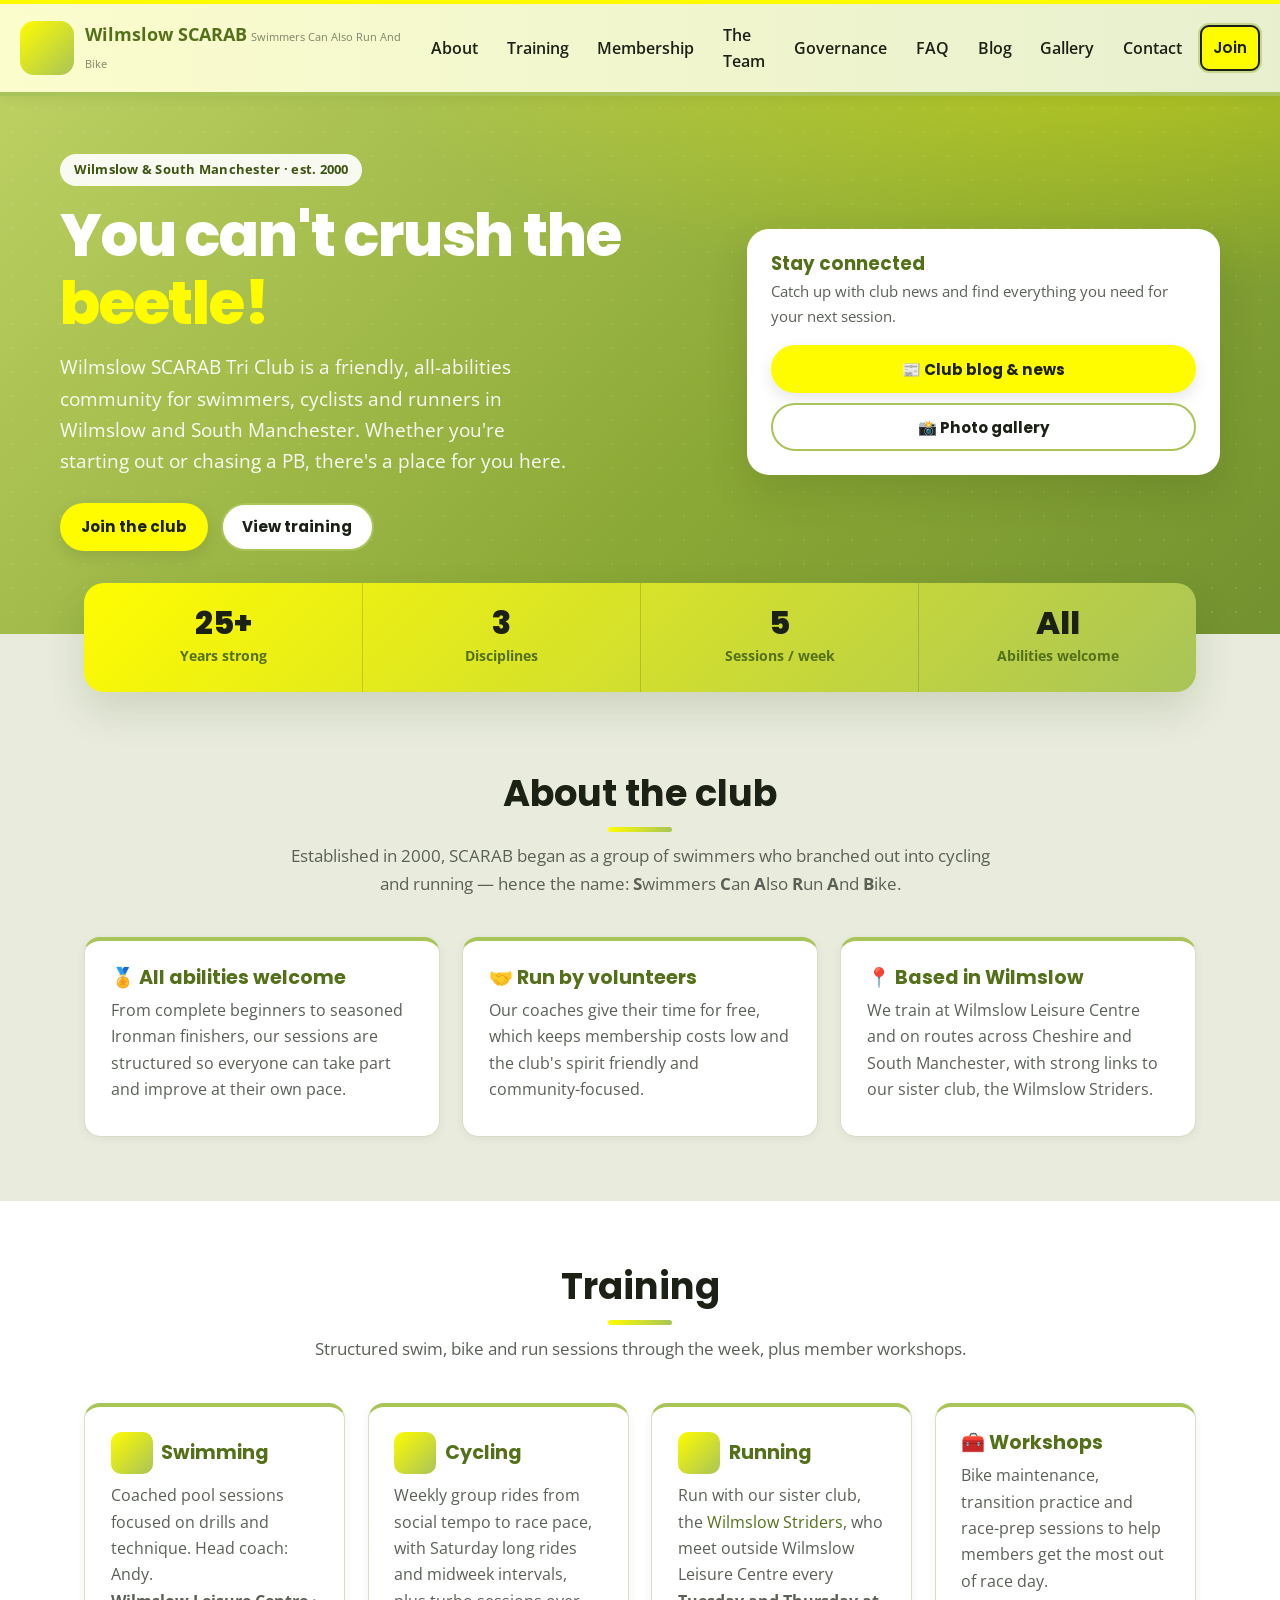
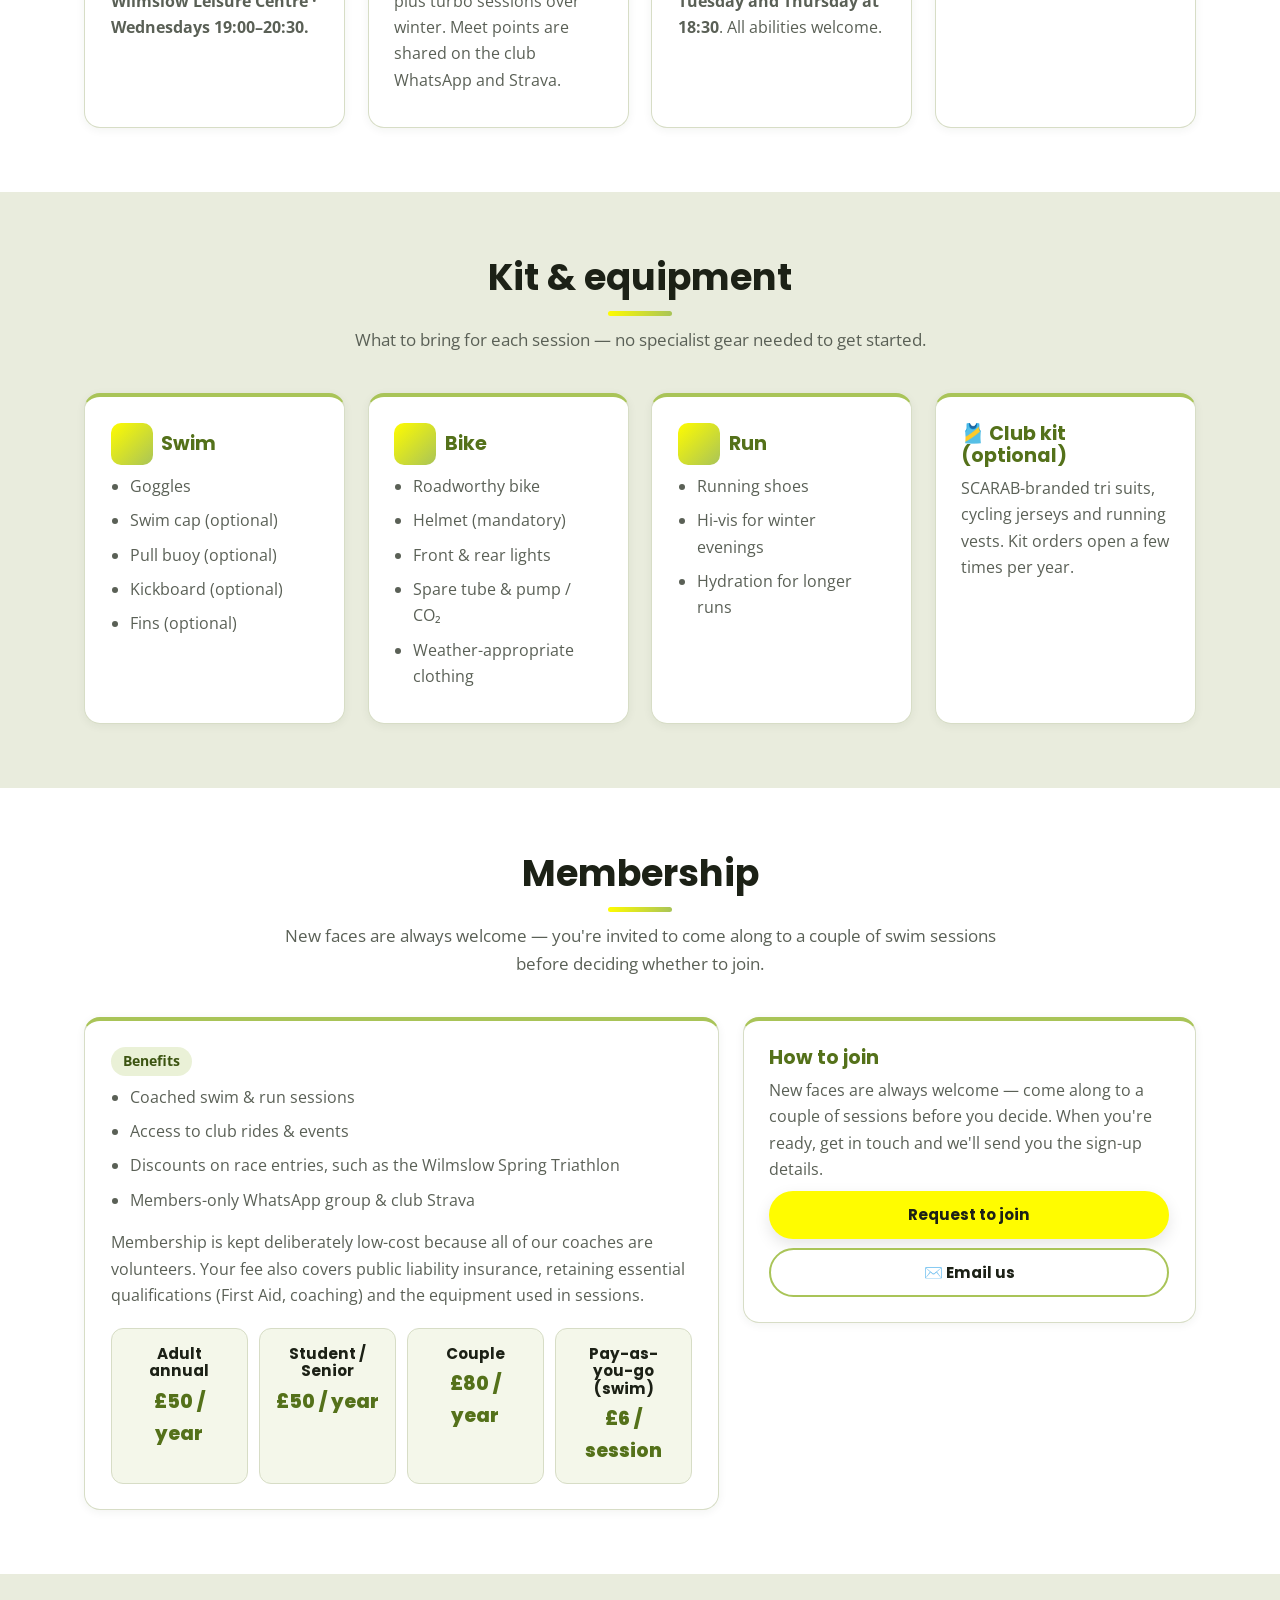
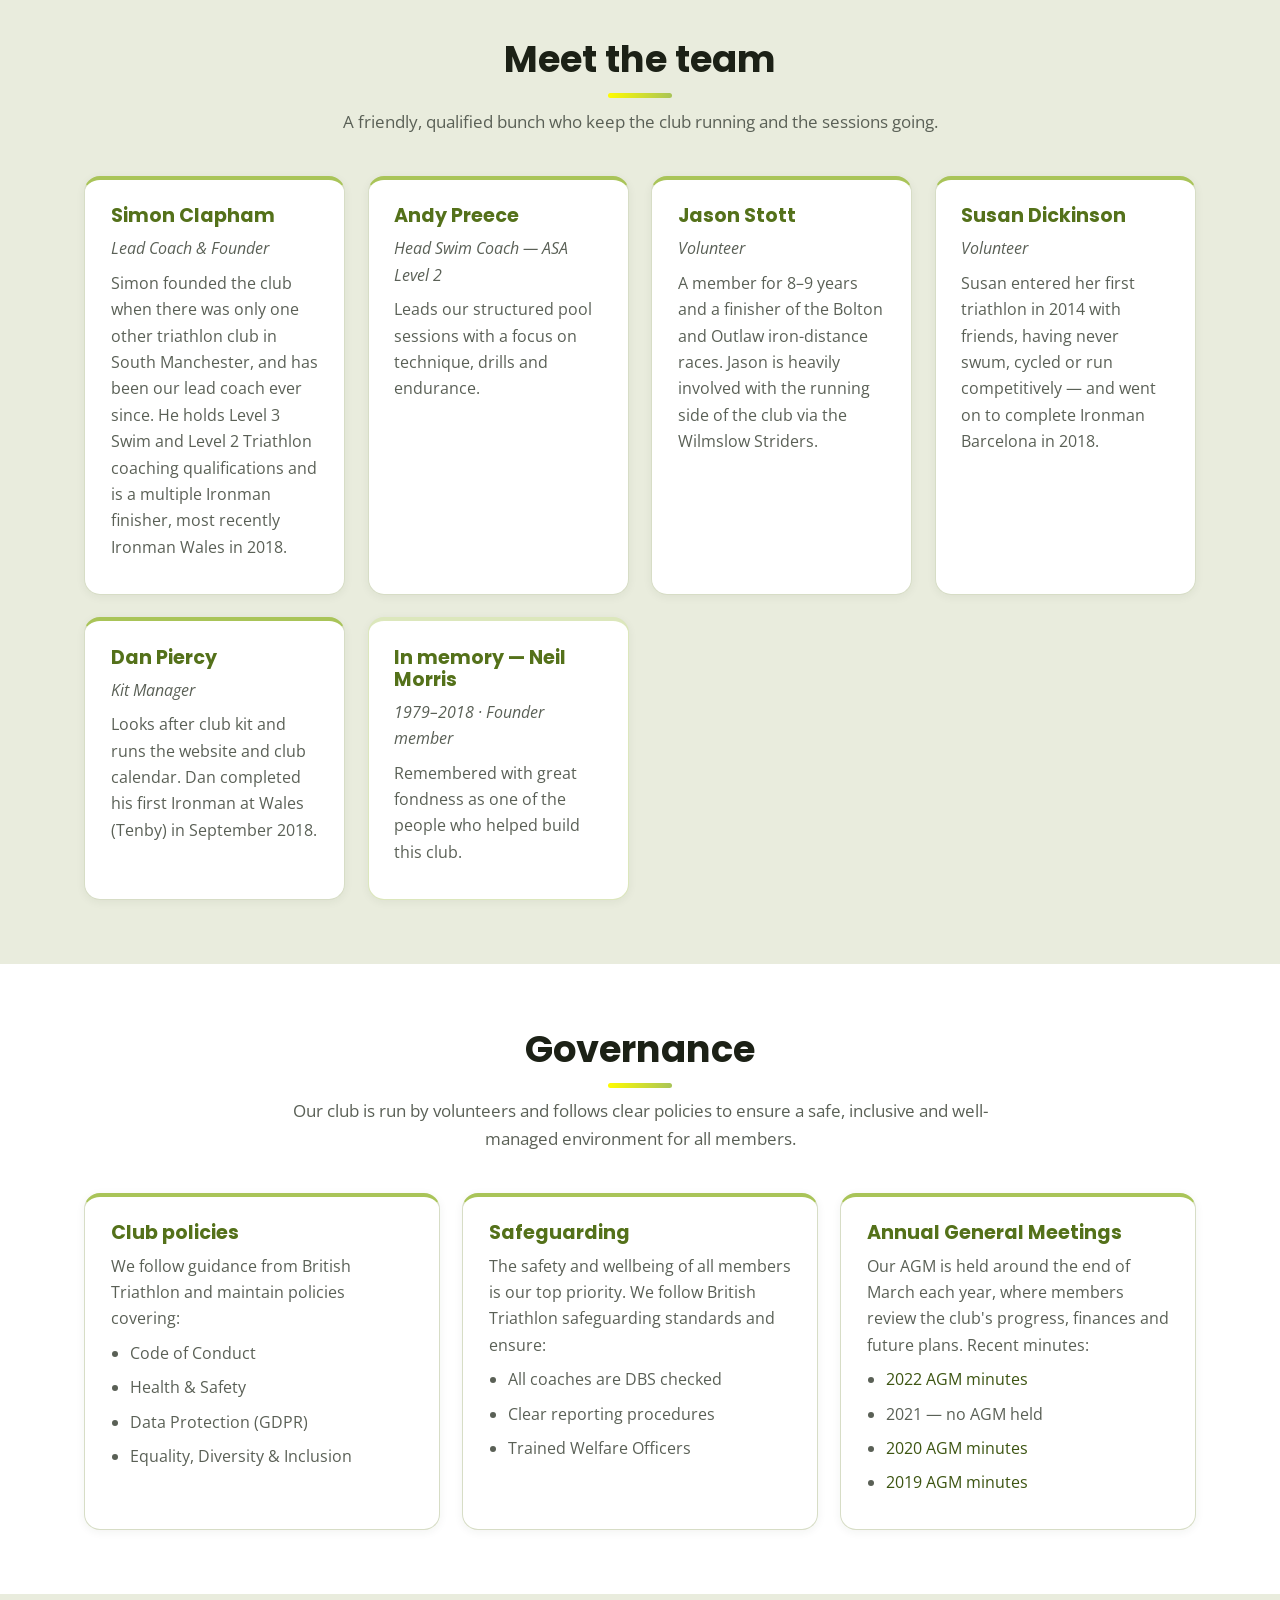
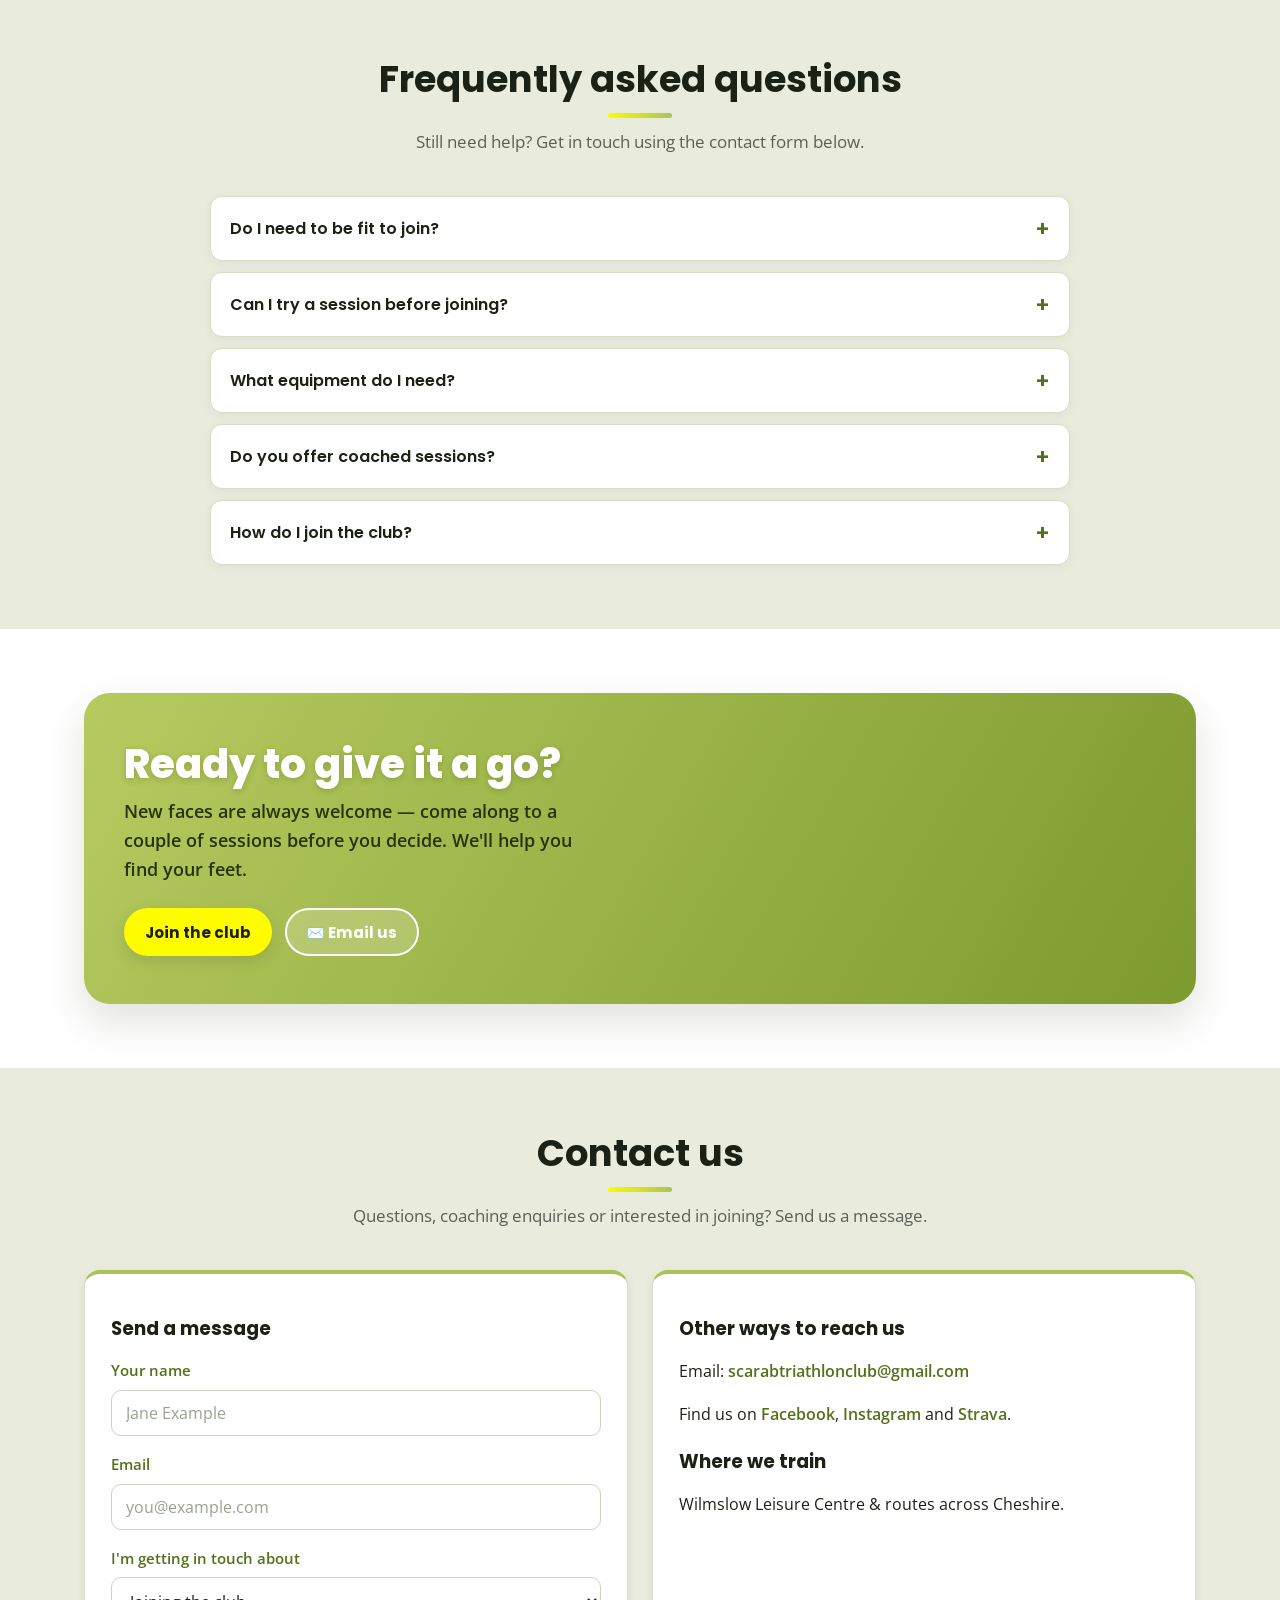
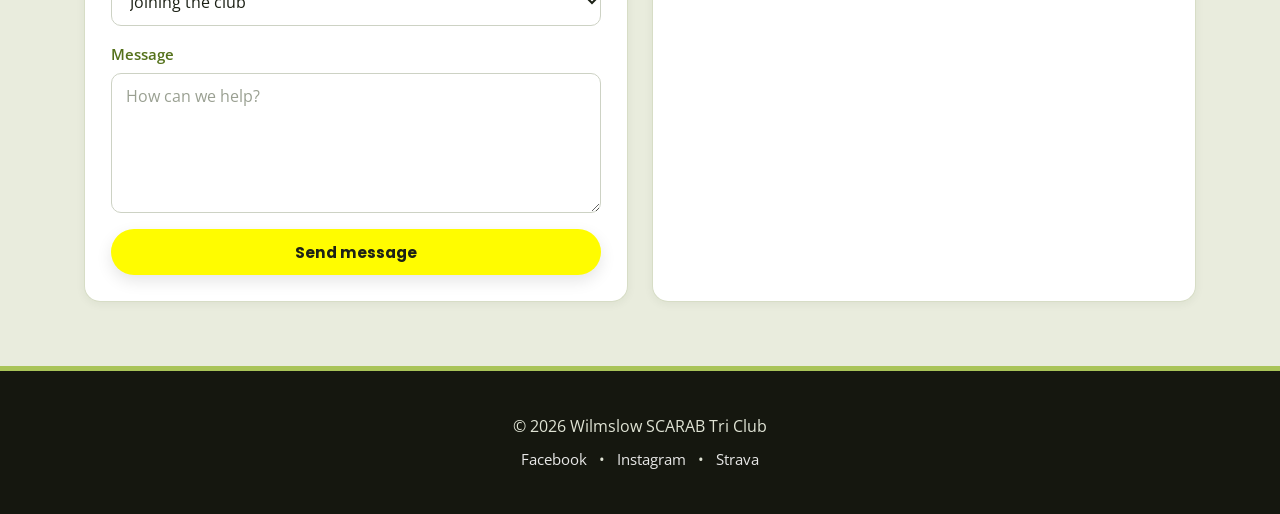
==== index.html @ d7d1fdb4 "Add files via upload Initial upload" ====
<!DOCTYPE html>
<html lang="en">
<head>
  <meta charset="utf-8" />
  <meta name="viewport" content="width=device-width, initial-scale=1" />
  <title>Wilmslow SCARAB Tri Club | Friendly triathlon club in South Manchester</title>
  <meta name="description" content="Wilmslow SCARAB Triathlon Club — a friendly, all-abilities community for swimmers, cyclists and runners in Wilmslow and South Manchester. Founded 2000. Coached sessions, group rides and social events." />

  <!-- Open Graph (link previews on Facebook/WhatsApp) -->
  <meta property="og:title" content="Wilmslow SCARAB Tri Club" />
  <meta property="og:description" content="A friendly, all-abilities triathlon club in Wilmslow / South Manchester. You can't crush the beetle!" />
  <meta property="og:type" content="website" />

  <link rel="icon" href="assets/img/beetle-cycling-c.png" type="image/png" />
  <link href="https://fonts.googleapis.com/css2?family=Poppins:wght@500;700&family=Open+Sans:wght@300;400;600;700&display=swap" rel="stylesheet" />
  <link rel="stylesheet" href="styles.css" />
</head>
<body>

  <!-- ============ HEADER ============ -->
  <header class="site-header">
    <a class="brand" href="index.html" aria-label="Wilmslow SCARAB Tri Club home">
      <span class="brand__logo beetle-badge icon-bike" role="img" aria-label="SCARAB beetle logo"></span>
      <span>
        <span class="brand__name"><span style="color:var(--green-deep)">Wilmslow</span> <span style="color:var(--green-deep)">SCARAB</span></span>
        <span class="brand__tagline">Swimmers Can Also Run And Bike</span>
      </span>
    </a>

    <nav class="nav" aria-label="Main navigation">
      <a href="#about">About</a>
      <a href="#training">Training</a>
      <a href="#membership">Membership</a>
      <a href="#team">The Team</a>
      <a href="#governance">Governance</a>
      <a href="#faq">FAQ</a>
      <a href="blog.html">Blog</a>
      <a href="gallery.html">Gallery</a>
      <a href="#contact">Contact</a>
      <a class="btn" href="#membership">Join</a>
    </nav>

    <button class="hamburger" aria-label="Open menu" aria-expanded="false">&#9776;</button>
  </header>

  <!-- ============ HERO ============ -->
  <section class="hero" id="home" style="--hero-image: url('assets/img/hero.jpg');">
    <div class="hero__inner">
      <div>
        <span class="eyebrow">Wilmslow &amp; South Manchester · est. 2000</span>
        <h1 class="hero__title">You can't crush the <span class="hl">beetle!</span></h1>
        <p class="hero__lead">
          Wilmslow SCARAB Tri Club is a friendly, all-abilities community for swimmers,
          cyclists and runners in Wilmslow and South Manchester. Whether you're starting
          out or chasing a PB, there's a place for you here.
        </p>
        <div class="hero__actions">
          <a class="btn" href="#membership">Join the club</a>
          <a class="btn btn--ghost" href="#training">View training</a>
        </div>
      </div>

      <aside class="hero__card">
        <h2>Stay connected</h2>
        <p>Catch up with club news and find everything you need for your next session.</p>
        <a class="btn btn--block" href="blog.html" style="margin-bottom:0.6rem;">📰 Club blog &amp; news</a>
        <a class="btn btn--block btn--ghost" href="gallery.html">📸 Photo gallery</a>
      </aside>
    </div>
  </section>

  <!-- ============ STATS STRIP ============ -->
  <div class="container stats-strip">
    <div class="stats">
      <div class="stat"><b>25+</b><span>Years strong</span></div>
      <div class="stat"><b>3</b><span>Disciplines</span></div>
      <div class="stat"><b>5</b><span>Sessions / week</span></div>
      <div class="stat"><b>All</b><span>Abilities welcome</span></div>
    </div>
  </div>

  <main>
    <!-- ============ ABOUT ============ -->
    <section class="section" id="about" data-animate>
      <div class="container">
        <h2 class="section__title">About the club</h2>
        <p class="section__sub">
          Established in 2000, SCARAB began as a group of swimmers who branched out into
          cycling and running — hence the name: <strong>S</strong>wimmers <strong>C</strong>an
          <strong>A</strong>lso <strong>R</strong>un <strong>A</strong>nd <strong>B</strong>ike.
        </p>
        <div class="grid">
          <article class="card">
            <h3>🏅 All abilities welcome</h3>
            <p>From complete beginners to seasoned Ironman finishers, our sessions are
              structured so everyone can take part and improve at their own pace.</p>
          </article>
          <article class="card">
            <h3>🤝 Run by volunteers</h3>
            <p>Our coaches give their time for free, which keeps membership costs low and
              the club's spirit friendly and community-focused.</p>
          </article>
          <article class="card">
            <h3>📍 Based in Wilmslow</h3>
            <p>We train at Wilmslow Leisure Centre and on routes across Cheshire and South
              Manchester, with strong links to our sister club, the Wilmslow Striders.</p>
          </article>
        </div>
      </div>
    </section>

    <!-- ============ TRAINING ============ -->
    <section class="section" id="training" data-animate>
      <div class="container">
        <h2 class="section__title">Training</h2>
        <p class="section__sub">Structured swim, bike and run sessions through the week, plus member workshops.</p>
        <div class="grid">
          <article class="card">
            <h3><span class="card-icon beetle-badge icon-swim" aria-hidden="true"></span>Swimming</h3>
            <p>Coached pool sessions focused on drills and technique. Head coach: Andy.<br>
              <strong>Wilmslow Leisure Centre · Wednesdays 19:00–20:30.</strong></p>
          </article>
          <article class="card">
            <h3><span class="card-icon beetle-badge icon-bike" aria-hidden="true"></span>Cycling</h3>
            <p>Weekly group rides from social tempo to race pace, with Saturday long rides and
              midweek intervals, plus turbo sessions over winter. Meet points are shared on the
              club WhatsApp and Strava.</p>
          </article>
          <article class="card">
            <h3><span class="card-icon beetle-badge icon-run" aria-hidden="true"></span>Running</h3>
            <p>Run with our sister club, the <a href="https://www.wilmslowstriders.org.uk/" style="color:var(--green-deep)">Wilmslow Striders</a>,
              who meet outside Wilmslow Leisure Centre every <strong>Tuesday and Thursday at 18:30</strong>. All abilities welcome.</p>
          </article>
          <article class="card">
            <h3>🧰 Workshops</h3>
            <p>Bike maintenance, transition practice and race-prep sessions to help members
              get the most out of race day.</p>
          </article>
        </div>
      </div>
    </section>

    <!-- ============ KIT ============ -->
    <section class="section" id="kit" data-animate>
      <div class="container">
        <h2 class="section__title">Kit &amp; equipment</h2>
        <p class="section__sub">What to bring for each session — no specialist gear needed to get started.</p>
        <div class="grid">
          <article class="card">
            <h3><span class="card-icon beetle-badge icon-swim" aria-hidden="true"></span>Swim</h3>
            <ul>
              <li>Goggles</li>
              <li>Swim cap (optional)</li>
              <li>Pull buoy (optional)</li>
              <li>Kickboard (optional)</li>
              <li>Fins (optional)</li>
            </ul>
          </article>
          <article class="card">
            <h3><span class="card-icon beetle-badge icon-bike" aria-hidden="true"></span>Bike</h3>
            <ul>
              <li>Roadworthy bike</li>
              <li>Helmet (mandatory)</li>
              <li>Front &amp; rear lights</li>
              <li>Spare tube &amp; pump / CO₂</li>
              <li>Weather-appropriate clothing</li>
            </ul>
          </article>
          <article class="card">
            <h3><span class="card-icon beetle-badge icon-run" aria-hidden="true"></span>Run</h3>
            <ul>
              <li>Running shoes</li>
              <li>Hi-vis for winter evenings</li>
              <li>Hydration for longer runs</li>
            </ul>
          </article>
          <article class="card">
            <h3>🎽 Club kit (optional)</h3>
            <p>SCARAB-branded tri suits, cycling jerseys and running vests. Kit orders open a few
              times per year.</p>
          </article>
        </div>
      </div>
    </section>

    <!-- ============ MEMBERSHIP ============ -->
    <section class="section" id="membership" data-animate>
      <div class="container">
        <h2 class="section__title">Membership</h2>
        <p class="section__sub">
          New faces are always welcome — you're invited to come along to a couple of swim
          sessions before deciding whether to join.
        </p>

        <div class="membership-grid">
          <div class="card">
            <span class="pill">Benefits</span>
            <ul>
              <li>Coached swim &amp; run sessions</li>
              <li>Access to club rides &amp; events</li>
              <li>Discounts on race entries, such as the Wilmslow Spring Triathlon</li>
              <li>Members-only WhatsApp group &amp; club Strava</li>
            </ul>
            <p style="margin-top:1rem;">
              Membership is kept deliberately low-cost because all of our coaches are
              volunteers. Your fee also covers public liability insurance, retaining essential
              qualifications (First Aid, coaching) and the equipment used in sessions.
            </p>

            <div class="price-grid">
              <div class="price"><h4>Adult annual</h4><span class="price__amount">£50 / year</span></div>
              <div class="price"><h4>Student / Senior</h4><span class="price__amount">£50 / year</span></div>
              <div class="price"><h4>Couple</h4><span class="price__amount">£80 / year</span></div>
              <div class="price"><h4>Pay-as-you-go (swim)</h4><span class="price__amount">£6 / session</span></div>
            </div>
          </div>

          <aside class="card">
            <h3>How to join</h3>
            <p>New faces are always welcome — come along to a couple of sessions before you
              decide. When you're ready, get in touch and we'll send you the sign-up details.</p>
            <a class="btn btn--block" href="#contact" style="margin-bottom:0.6rem;">Request to join</a>
            <a class="btn btn--block btn--ghost" href="mailto:scarabtriathlonclub@gmail.com?subject=Joining%20Scarab%20Tri%20Club">
              ✉️ Email us
            </a>
          </aside>
        </div>
      </div>
    </section>

    <!-- ============ TEAM ============ -->
    <section class="section" id="team" data-animate>
      <div class="container">
        <h2 class="section__title">Meet the team</h2>
        <p class="section__sub">A friendly, qualified bunch who keep the club running and the sessions going.</p>
        <div class="grid">
          <article class="card">
            <h3>Simon Clapham</h3>
            <p><em>Lead Coach &amp; Founder</em></p>
            <p>Simon founded the club when there was only one other triathlon club in South
              Manchester, and has been our lead coach ever since. He holds Level 3 Swim and
              Level 2 Triathlon coaching qualifications and is a multiple Ironman finisher,
              most recently Ironman Wales in 2018.</p>
          </article>
          <article class="card">
            <h3>Andy Preece</h3>
            <p><em>Head Swim Coach — ASA Level 2</em></p>
            <p>Leads our structured pool sessions with a focus on technique, drills and endurance.</p>
          </article>
          <article class="card">
            <h3>Jason Stott</h3>
            <p><em>Volunteer</em></p>
            <p>A member for 8–9 years and a finisher of the Bolton and Outlaw iron-distance
              races. Jason is heavily involved with the running side of the club via the
              Wilmslow Striders.</p>
          </article>
          <article class="card">
            <h3>Susan Dickinson</h3>
            <p><em>Volunteer</em></p>
            <p>Susan entered her first triathlon in 2014 with friends, having never swum,
              cycled or run competitively — and went on to complete Ironman Barcelona in 2018.</p>
          </article>
          <article class="card">
            <h3>Dan Piercy</h3>
            <p><em>Kit Manager</em></p>
            <p>Looks after club kit and runs the website and club calendar. Dan completed his
              first Ironman at Wales (Tenby) in September 2018.</p>
          </article>
          <article class="card" style="border-color: rgba(169,196,88,0.4);">
            <h3>In memory — Neil Morris</h3>
            <p><em>1979–2018 · Founder member</em></p>
            <p>Remembered with great fondness as one of the people who helped build this club.</p>
          </article>
        </div>
      </div>
    </section>

    <!-- ============ GOVERNANCE ============ -->
    <section class="section" id="governance" data-animate>
      <div class="container">
        <h2 class="section__title">Governance</h2>
        <p class="section__sub">
          Our club is run by volunteers and follows clear policies to ensure a safe, inclusive
          and well-managed environment for all members.
        </p>
        <div class="grid">
          <article class="card">
            <h3>Club policies</h3>
            <p>We follow guidance from British Triathlon and maintain policies covering:</p>
            <ul>
              <li>Code of Conduct</li>
              <li>Health &amp; Safety</li>
              <li>Data Protection (GDPR)</li>
              <li>Equality, Diversity &amp; Inclusion</li>
            </ul>
          </article>
          <article class="card">
            <h3>Safeguarding</h3>
            <p>The safety and wellbeing of all members is our top priority. We follow British
              Triathlon safeguarding standards and ensure:</p>
            <ul>
              <li>All coaches are DBS checked</li>
              <li>Clear reporting procedures</li>
              <li>Trained Welfare Officers</li>
            </ul>
          </article>
          <article class="card">
            <h3>Annual General Meetings</h3>
            <p>Our AGM is held around the end of March each year, where members review the
              club's progress, finances and future plans. Recent minutes:</p>
            <ul>
              <li><a style="color:var(--green-ink)" href="https://www.scarabtri.com/_files/ugd/0eb4de_89adad4e7c684f469cfc5634e3bc4c64.pdf">2022 AGM minutes</a></li>
              <li>2021 — no AGM held</li>
              <li><a style="color:var(--green-ink)" href="https://www.scarabtri.com/_files/ugd/0eb4de_2016d424cebd4a7a906bef846508b05c.pdf">2020 AGM minutes</a></li>
              <li><a style="color:var(--green-ink)" href="https://www.scarabtri.com/_files/ugd/0eb4de_50f4f12c37944044a9d1f2558d44d000.pdf">2019 AGM minutes</a></li>
            </ul>
          </article>
        </div>
      </div>
    </section>

    <!-- ============ FAQ ============ -->
    <section class="section" id="faq" data-animate>
      <div class="container">
        <h2 class="section__title">Frequently asked questions</h2>
        <p class="section__sub">Still need help? Get in touch using the contact form below.</p>
        <div class="faq">
          <div class="faq__item">
            <button class="faq__q" aria-expanded="false">Do I need to be fit to join? <span class="faq__icon">+</span></button>
            <div class="faq__a">Not at all — we welcome all abilities, from beginners to experienced triathletes. Sessions are structured so you can train at your own pace.</div>
          </div>
          <div class="faq__item">
            <button class="faq__q" aria-expanded="false">Can I try a session before joining? <span class="faq__icon">+</span></button>
            <div class="faq__a">Yes — you're welcome to try a swim, bike or run session before committing to membership.</div>
          </div>
          <div class="faq__item">
            <button class="faq__q" aria-expanded="false">What equipment do I need? <span class="faq__icon">+</span></button>
            <div class="faq__a">For swimming: goggles, swimwear and a pull buoy. For cycling: a roadworthy bike and helmet. For running: suitable trainers. No specialist kit is required to start — see the <a href="#kit" style="color:var(--green-ink)">Kit section</a> for the full list.</div>
          </div>
          <div class="faq__item">
            <button class="faq__q" aria-expanded="false">Do you offer coached sessions? <span class="faq__icon">+</span></button>
            <div class="faq__a">Yes — we offer coached swim sessions and structured run sessions through Wilmslow Striders.</div>
          </div>
          <div class="faq__item">
            <button class="faq__q" aria-expanded="false">How do I join the club? <span class="faq__icon">+</span></button>
            <div class="faq__a">Use the <a href="#contact" style="color:var(--green-ink)">contact form below</a> or email <a href="mailto:scarabtriathlonclub@gmail.com" style="color:var(--green-ink)">scarabtriathlonclub@gmail.com</a>, and we'll get back to you with next steps.</div>
          </div>
        </div>
      </div>
    </section>

    <!-- ============ CALL TO ACTION ============ -->
    <section class="section" data-animate>
      <div class="container">
        <div class="cta-band">
          <div class="cta-band__wm" aria-hidden="true"></div>
          <div class="cta-band__inner">
            <h2>Ready to give it a go?</h2>
            <p>New faces are always welcome — come along to a couple of sessions before you
              decide. We'll help you find your feet.</p>
            <div class="hero__actions">
              <a class="btn" href="#membership">Join the club</a>
              <a class="btn btn--ghost" href="mailto:scarabtriathlonclub@gmail.com" style="background:rgba(255,255,255,.18);border-color:#fff;color:#fff">✉️ Email us</a>
            </div>
          </div>
        </div>
      </div>
    </section>

    <!-- ============ CONTACT ============ -->
    <section class="section" id="contact" data-animate>
      <div class="container">
        <h2 class="section__title">Contact us</h2>
        <p class="section__sub">Questions, coaching enquiries or interested in joining? Send us a message.</p>

        <div class="contact-grid">
          <div class="contact-card">
            <h3>Send a message</h3>
            <!--
              This is a real, working form powered by Netlify Forms.
              Submissions appear in your Netlify dashboard and can be emailed to the club.
              It only works once the site is deployed to Netlify (see README).
            -->
            <form name="contact" method="POST" data-netlify="true" netlify-honeypot="bot-field">
              <input type="hidden" name="form-name" value="contact" />
              <p class="visually-hidden">
                <label>Don't fill this in if you're human: <input name="bot-field" /></label>
              </p>
              <div class="form-row">
                <label for="name">Your name</label>
                <input id="name" name="name" placeholder="Jane Example" required />
              </div>
              <div class="form-row">
                <label for="email">Email</label>
                <input id="email" name="email" type="email" placeholder="you@example.com" required />
              </div>
              <div class="form-row">
                <label for="reason">I'm getting in touch about</label>
                <select id="reason" name="reason">
                  <option>Joining the club</option>
                  <option>Coaching / sessions</option>
                  <option>Club kit</option>
                  <option>Something else</option>
                </select>
              </div>
              <div class="form-row">
                <label for="message">Message</label>
                <textarea id="message" name="message" required placeholder="How can we help?"></textarea>
              </div>
              <button class="btn" type="submit">Send message</button>
            </form>
          </div>

          <div class="contact-card">
            <h3>Other ways to reach us</h3>
            <p>Email: <a href="mailto:scarabtriathlonclub@gmail.com">scarabtriathlonclub@gmail.com</a></p>
            <p>Find us on <a href="https://www.facebook.com/groups/ScarabTriClub/">Facebook</a>,
              <a href="https://www.instagram.com/scarabtriclub/?hl=en">Instagram</a> and
              <a href="https://www.strava.com/clubs/17461?hl=en-GB">Strava</a>.</p>
            <h3 style="margin-top:1.5rem;">Where we train</h3>
            <p>Wilmslow Leisure Centre &amp; routes across Cheshire.</p>
            <iframe class="map-embed" title="Map to Wilmslow Leisure Centre"
              src="https://www.google.com/maps?q=Wilmslow+Leisure+Centre&output=embed"
              loading="lazy"></iframe>
          </div>
        </div>
      </div>
    </section>
  </main>

  <!-- ============ FOOTER ============ -->
  <footer class="site-footer">
    <div class="container">
      <div>&copy; <span data-year>2026</span> Wilmslow SCARAB Tri Club</div>
      <div class="footer-links">
        <a href="https://www.facebook.com/groups/ScarabTriClub/">Facebook</a> •
        <a href="https://www.instagram.com/scarabtriclub/?hl=en">Instagram</a> •
        <a href="https://www.strava.com/clubs/17461?hl=en-GB">Strava</a>
      </div>
    </div>
  </footer>

  <script src="scripts.js"></script>
</body>
</html>
---- styles.css ----
/* =====================================================================
   Wilmslow SCARAB Tri Club — BOLD LIGHT theme
   Tinted sage background, brand-washed header, green hero band,
   yellow/green stats strip and a green call-to-action band.
   One file styles every page. Brand colours live in :root.
   ===================================================================== */

:root {
  /* bright brand colours — used for fills (buttons, brand bar, badges) */
  --accent-green:     #a9c458;
  --highlight-yellow: #fffc00;
  --yellow:           #fffc00;
  --green:            #a9c458;
  /* readable greens for text on light backgrounds */
  --green-mid:        #7d9a2e;
  --green-deep:       #54711a;
  --green-ink:        #3c5411;
  --gold-ink:         #a9780a;
  /* neutrals */
  --ink:              #1c2116;
  --muted:            #5a6056;
  --page-background:  #e9ecdd;   /* tinted sage page */
  --card-bg:          #ffffff;
  --card-border:      #d7ddc6;
  --text:             #1c2116;
  --text-muted:       #5a6056;
  --radius:           16px;
  --shadow-sm:        0 2px 10px rgba(30, 45, 10, 0.06);
  --shadow:           0 18px 40px rgba(40, 60, 15, 0.14);
  --maxw:             1160px;
}

/* ---------- Base ---------- */
* { box-sizing: border-box; }
html { scroll-behavior: smooth; scroll-padding-top: 80px; }
body { margin: 0; min-height: 100%; font-family: 'Open Sans', system-ui, -apple-system, 'Segoe UI', Roboto, Arial, sans-serif; color: var(--text); background: var(--page-background); line-height: 1.65; -webkit-font-smoothing: antialiased; }
img { max-width: 100%; height: auto; display: block; }
a { text-decoration: none; color: inherit; }
h1, h2, h3, h4 { font-family: 'Poppins', sans-serif; line-height: 1.15; }
.container { max-width: var(--maxw); margin: 0 auto; padding: 0 1.5rem; }
.visually-hidden { position: absolute; width: 1px; height: 1px; padding: 0; margin: -1px; overflow: hidden; clip: rect(0 0 0 0); white-space: nowrap; border: 0; }

/* ---------- Header / nav ---------- */
.site-header {
  position: sticky; top: 0; z-index: 40;
  background: linear-gradient(90deg, rgba(255, 252, 0, 0.16), rgba(169, 196, 88, 0.24)), #fbfdf4;
  border-top: 4px solid var(--highlight-yellow);
  border-bottom: 4px solid var(--accent-green);
  box-shadow: 0 2px 12px rgba(40, 60, 15, 0.08);
  padding: 0.6rem 1.25rem;
  display: flex; align-items: center; justify-content: space-between; gap: 1rem;
}
.brand { display: flex; align-items: center; gap: 0.7rem; }
.brand__logo { width: 54px; height: 54px; flex: 0 0 auto; border-radius: 14px; }
.beetle-badge {
  display: inline-block;
  background-image: var(--beetle), linear-gradient(135deg, var(--highlight-yellow), var(--accent-green));
  background-repeat: no-repeat, no-repeat;
  background-position: var(--beetle-pos, center), center;
  background-size: var(--beetle-size, contain), cover;
}
.icon-bike { --beetle: url('assets/img/beetle-cycling.gif');  --beetle-size: 118.0% 102.8%; --beetle-pos: 18.4% 76.4%; }
.icon-swim { --beetle: url('assets/img/beetle-swimming.gif'); --beetle-size: 84.2% 56.4%;   --beetle-pos: 49.8% 51.1%; }
.icon-run  { --beetle: url('assets/img/beetle-running.gif');  --beetle-size: 66.8% 92.9%;   --beetle-pos: 37.7% 77.3%; }
.brand__name { font-size: 1.1rem; margin: 0; font-weight: 700; color: var(--green-deep); }
.brand__tagline { font-size: 11px; color: #7c8466; margin-top: 2px; }

.nav { display: flex; align-items: center; gap: 0.4rem; }
.nav a { color: var(--ink); font-weight: 600; padding: 0.5rem 0.7rem; border-radius: 9px; transition: background 0.15s, color 0.15s; }
.nav a:hover, .nav a:focus-visible { background: rgba(169, 196, 88, 0.32); color: var(--green-deep); }
.nav a.active { background: rgba(169, 196, 88, 0.32); color: var(--green-deep); }

.btn {
  display: inline-flex; align-items: center; justify-content: center; gap: 0.5rem; cursor: pointer;
  background: var(--highlight-yellow); color: var(--ink);
  padding: 0.6rem 1.2rem; border-radius: 999px; font-weight: 700;
  border: 2px solid transparent; font-family: 'Poppins', sans-serif; font-size: 0.95rem;
  box-shadow: 0 6px 16px rgba(0, 0, 0, 0.1); transition: transform 0.15s, box-shadow 0.15s;
}
.btn:hover, .btn:focus-visible { transform: translateY(-2px); box-shadow: 0 10px 22px rgba(0, 0, 0, 0.16); }
.btn--ghost { background: #fff; color: var(--ink); border-color: var(--accent-green); box-shadow: none; }
.btn--block { display: flex; width: 100%; text-align: center; }
.site-header .btn { color: var(--ink); border-color: var(--ink); box-shadow: 0 0 0 2px rgba(169, 196, 88, 0.55); }
.site-header .btn:hover { box-shadow: 0 0 0 2px var(--accent-green), 0 4px 14px rgba(0, 0, 0, 0.12); }

.hamburger { display: none; background: none; border: none; color: var(--ink); font-size: 1.6rem; cursor: pointer; padding: 0.25rem 0.5rem; }

/* ---------- Hero (green band, white text) ---------- */
.hero {
  position: relative; overflow: hidden; color: #fff;
  min-height: 58vh; display: flex; align-items: center; padding: 3.6rem 1rem 5.2rem;
  background:
    radial-gradient(110% 85% at 88% -10%, rgba(255, 252, 0, 0.38), transparent 55%),
    linear-gradient(135deg, #bcd062 0%, #8aa835 60%, #739230 100%);
}
.hero::before { content: ""; position: absolute; inset: 0; background-image: radial-gradient(rgba(255, 255, 255, 0.18) 1.5px, transparent 1.5px); background-size: 24px 24px; opacity: 0.55; }
.hero__inner { position: relative; max-width: var(--maxw); width: 100%; margin: 0 auto; display: grid; grid-template-columns: 1.15fr 0.85fr; gap: 3rem; align-items: center; }
.eyebrow { display: inline-flex; align-items: center; gap: 0.5rem; background: rgba(255, 255, 255, 0.92); color: var(--green-ink); font-weight: 700; font-size: 0.8rem; letter-spacing: 0.02em; padding: 0.35rem 0.85rem; border-radius: 999px; margin-bottom: 1rem; }
.hero__title { font-size: clamp(2.3rem, 5vw, 3.7rem); font-weight: 800; letter-spacing: -0.02em; margin: 0 0 0.9rem; color: #fff; }
.hero__title .hl { color: var(--highlight-yellow); }
.hero__lead { color: rgba(255, 255, 255, 0.95); font-size: 1.18rem; margin: 0 0 1.6rem; max-width: 46ch; }
.hero__actions { display: flex; gap: 0.8rem; flex-wrap: wrap; }
.hero__card { background: #fff; border-radius: 22px; padding: 1.5rem; box-shadow: var(--shadow); color: var(--ink); }
.hero__card h2 { margin: 0 0 0.3rem; color: var(--green-deep); font-size: 1.15rem; }
.hero__card p { color: var(--muted); margin: 0 0 1rem; font-size: 0.95rem; }

/* ---------- Stats strip (overlaps hero) ---------- */
.stats-strip { position: relative; z-index: 5; margin-top: -3.2rem; margin-bottom: 1rem; }
.stats { background: linear-gradient(135deg, var(--highlight-yellow), var(--accent-green)); border-radius: 20px; box-shadow: var(--shadow); display: grid; grid-template-columns: repeat(4, 1fr); overflow: hidden; }
.stat { text-align: center; padding: 1.5rem 1rem; }
.stat + .stat { border-left: 1px solid rgba(36, 48, 24, 0.18); }
.stat b { display: block; font-family: 'Poppins', sans-serif; font-weight: 800; font-size: 2rem; color: var(--ink); line-height: 1; }
.stat span { display: block; margin-top: 0.35rem; color: var(--green-deep); font-size: 0.9rem; font-weight: 700; }

/* ---------- Sections ---------- */
.section { padding: 4rem 0; }
.section:nth-of-type(even) { background: #ffffff; }
.section__title { font-size: clamp(1.7rem, 3.2vw, 2.3rem); color: var(--ink); text-align: center; margin: 0 0 0.6rem; font-weight: 700; }
.section__title::after { content: ""; display: block; width: 64px; height: 5px; margin: 0.8rem auto 0; border-radius: 3px; background: linear-gradient(90deg, var(--highlight-yellow), var(--accent-green)); }
.section__sub { max-width: 720px; margin: 0 auto 2.5rem; text-align: center; color: var(--muted); font-size: 1.05rem; }

.grid { display: grid; grid-template-columns: repeat(auto-fit, minmax(240px, 1fr)); gap: 1.4rem; }

.card { background: var(--card-bg); padding: 1.6rem; border-radius: var(--radius); border: 1px solid var(--card-border); border-top: 4px solid var(--accent-green); box-shadow: var(--shadow-sm); transition: transform 0.18s, box-shadow 0.18s; }
.card:hover { transform: translateY(-5px); box-shadow: var(--shadow); }
.card h3 { margin: 0 0 0.5rem; color: var(--green-deep); display: flex; align-items: center; gap: 0.55rem; font-size: 1.2rem; }
.card-icon { width: 42px; height: 42px; flex: 0 0 auto; border-radius: 10px; }
.card p, .card li { color: var(--muted); margin: 0 0 0.5rem; }
.card ul { margin: 0; padding-left: 1.2rem; }

/* ---------- Membership ---------- */
.membership-grid { display: grid; grid-template-columns: 1.4fr 1fr; gap: 1.5rem; align-items: start; }
.pill { display: inline-block; background: rgba(169, 196, 88, 0.24); color: var(--green-ink); padding: 0.2rem 0.75rem; border-radius: 999px; font-size: 0.85rem; font-weight: 700; margin-bottom: 0.5rem; }
.price-grid { display: grid; grid-template-columns: repeat(auto-fit, minmax(130px, 1fr)); gap: 0.7rem; margin-top: 1.2rem; }
.price { background: #f4f7ea; border: 1px solid var(--card-border); border-radius: 12px; padding: 1rem; text-align: center; }
.price h4 { margin: 0 0 0.4rem; font-size: 0.95rem; color: var(--ink); }
.price__amount { font-weight: 800; color: var(--green-deep); font-size: 1.2rem; font-family: 'Poppins', sans-serif; }

/* ---------- Call-to-action band ---------- */
.cta-band { position: relative; overflow: hidden; border-radius: 26px; background: linear-gradient(120deg, #b6ca5f, #7d9a2e); box-shadow: var(--shadow); }
.cta-band__wm { position: absolute; right: -30px; bottom: -44px; width: 330px; height: 330px; opacity: 0.14; background: url('assets/img/beetle-cycling.gif') no-repeat center/contain; }
.cta-band__inner { position: relative; padding: 3rem 2.5rem; max-width: 780px; }
.cta-band__inner h2 { color: #fff; font-size: clamp(1.8rem, 3.6vw, 2.5rem); font-weight: 800; margin: 0 0 0.6rem; text-shadow: 0 2px 6px rgba(40, 55, 10, 0.2); }
.cta-band__inner p { color: #26340b; font-size: 1.1rem; margin: 0 0 1.5rem; max-width: 48ch; font-weight: 600; }

/* ---------- FAQ ---------- */
.faq { max-width: 860px; margin: 0 auto; display: grid; gap: 0.7rem; }
.faq__item { background: var(--card-bg); border: 1px solid var(--card-border); border-radius: 12px; overflow: hidden; box-shadow: var(--shadow-sm); }
.faq__q { width: 100%; text-align: left; background: none; border: none; color: var(--ink); font-family: 'Poppins', sans-serif; font-size: 1rem; font-weight: 600; padding: 1rem 1.2rem; cursor: pointer; display: flex; justify-content: space-between; align-items: center; gap: 1rem; }
.faq__q[aria-expanded="true"] .faq__icon { transform: rotate(45deg); }
.faq__icon { transition: transform 0.2s; font-size: 1.3rem; color: var(--green-deep); }
.faq__a { padding: 0 1.2rem; max-height: 0; overflow: hidden; transition: max-height 0.25s ease, padding 0.25s ease; color: var(--muted); }
.faq__a[data-open="true"] { padding: 0 1.2rem 1.1rem; max-height: 420px; }

/* ---------- Forms ---------- */
form { display: flex; flex-direction: column; gap: 1rem; }
.form-row { display: flex; flex-direction: column; gap: 0.4rem; }
.form-row label { font-weight: 600; color: var(--green-deep); font-size: 0.95rem; }
input, textarea, select { width: 100%; padding: 0.7rem 0.9rem; border-radius: 10px; border: 1px solid #cdd2c4; background: #fff; color: var(--ink); font-size: 1rem; font-family: inherit; transition: border 0.2s, box-shadow 0.2s; }
input::placeholder, textarea::placeholder { color: #9aa092; }
input:focus, textarea:focus, select:focus { outline: none; border-color: var(--green-deep); box-shadow: 0 0 6px rgba(95, 125, 24, 0.25); }
textarea { resize: vertical; min-height: 140px; }
select option { background: #fff; color: var(--ink); }

/* ---------- Contact ---------- */
.contact-grid { display: grid; grid-template-columns: 1fr 1fr; gap: 1.5rem; }
.contact-card { background: var(--card-bg); border: 1px solid var(--card-border); border-top: 4px solid var(--accent-green); border-radius: var(--radius); padding: 1.6rem; box-shadow: var(--shadow-sm); }
.contact-card a { color: var(--green-deep); font-weight: 600; }
.map-embed { width: 100%; height: 240px; border: 0; border-radius: 10px; }

/* ---------- Gallery ---------- */
.gallery-grid { display: grid; grid-template-columns: repeat(auto-fit, minmax(200px, 1fr)); gap: 0.8rem; }
.gallery-item { border-radius: 12px; overflow: hidden; aspect-ratio: 4 / 3; background: #dfe4d3; border: 1px solid var(--card-border); }
.gallery-item img { width: 100%; height: 100%; object-fit: cover; transition: transform 0.3s; }
.gallery-item:hover img { transform: scale(1.05); }

/* ---------- Blog ---------- */
.posts { display: grid; gap: 1.25rem; max-width: 820px; margin: 0 auto; }
.post-card { background: var(--card-bg); border: 1px solid var(--card-border); border-top: 4px solid var(--accent-green); border-radius: var(--radius); padding: 1.5rem; box-shadow: var(--shadow-sm); }
.post-card h3 { margin: 0 0 0.3rem; color: var(--ink); }
.post-card .post-meta { color: var(--green-deep); font-size: 0.85rem; margin-bottom: 0.7rem; font-weight: 600; }
.post-card p { color: var(--muted); }
.article { max-width: 720px; margin: 0 auto; }
.article h1 { color: var(--ink); }
.article .post-meta { color: var(--green-deep); margin-bottom: 1.5rem; }
.article p { color: var(--muted); margin: 0 0 1.1rem; }

/* ---------- Footer (dark, to ground the page) ---------- */
.site-footer { padding: 2.6rem 1rem; background: #15170f; color: #dfe3d4; text-align: center; border-top: 5px solid var(--accent-green); }
.site-footer .footer-links { font-size: 0.95rem; margin-top: 0.5rem; }
.site-footer .footer-links a { color: rgba(255, 255, 255, 0.9); margin: 0 0.5rem; }
.site-footer .footer-links a:hover { color: var(--highlight-yellow); }

/* ---------- Scroll-in animation ---------- */
[data-animate] { opacity: 0; transform: translateY(18px); transition: opacity 0.6s, transform 0.6s; }
[data-animate].in-view { opacity: 1; transform: none; }
@media (prefers-reduced-motion: reduce) { [data-animate] { opacity: 1; transform: none; transition: none; } html { scroll-behavior: auto; } }

/* ---------- Responsive ---------- */
@media (max-width: 900px) {
  .hero__inner, .membership-grid, .contact-grid { grid-template-columns: 1fr; }
  .hero { padding: 2.8rem 1rem 4.6rem; }
  .stats { grid-template-columns: repeat(2, 1fr); }
  .stat:nth-child(3) { border-left: none; border-top: 1px solid rgba(36, 48, 24, 0.18); }
  .stat:nth-child(4) { border-top: 1px solid rgba(36, 48, 24, 0.18); }
  .cta-band__inner { padding: 2.2rem 1.6rem; }
  .hamburger { display: block; }
  .nav { display: none; flex-direction: column; align-items: stretch; position: absolute; top: 100%; left: 0; width: 100%; background: #fbfdf4; padding: 0.5rem 0; border-bottom: 1px solid var(--card-border); box-shadow: 0 8px 16px rgba(0, 0, 0, 0.08); }
  .nav.open { display: flex; }
  .nav a { border-radius: 0; padding: 0.85rem 1.5rem; border-bottom: 1px solid var(--card-border); }
  .nav .btn { margin: 0.6rem 1.5rem; }
}
@media (max-width: 560px) {
  .stats { grid-template-columns: 1fr; }
  .stat + .stat { border-left: none; border-top: 1px solid rgba(36, 48, 24, 0.18); }
}
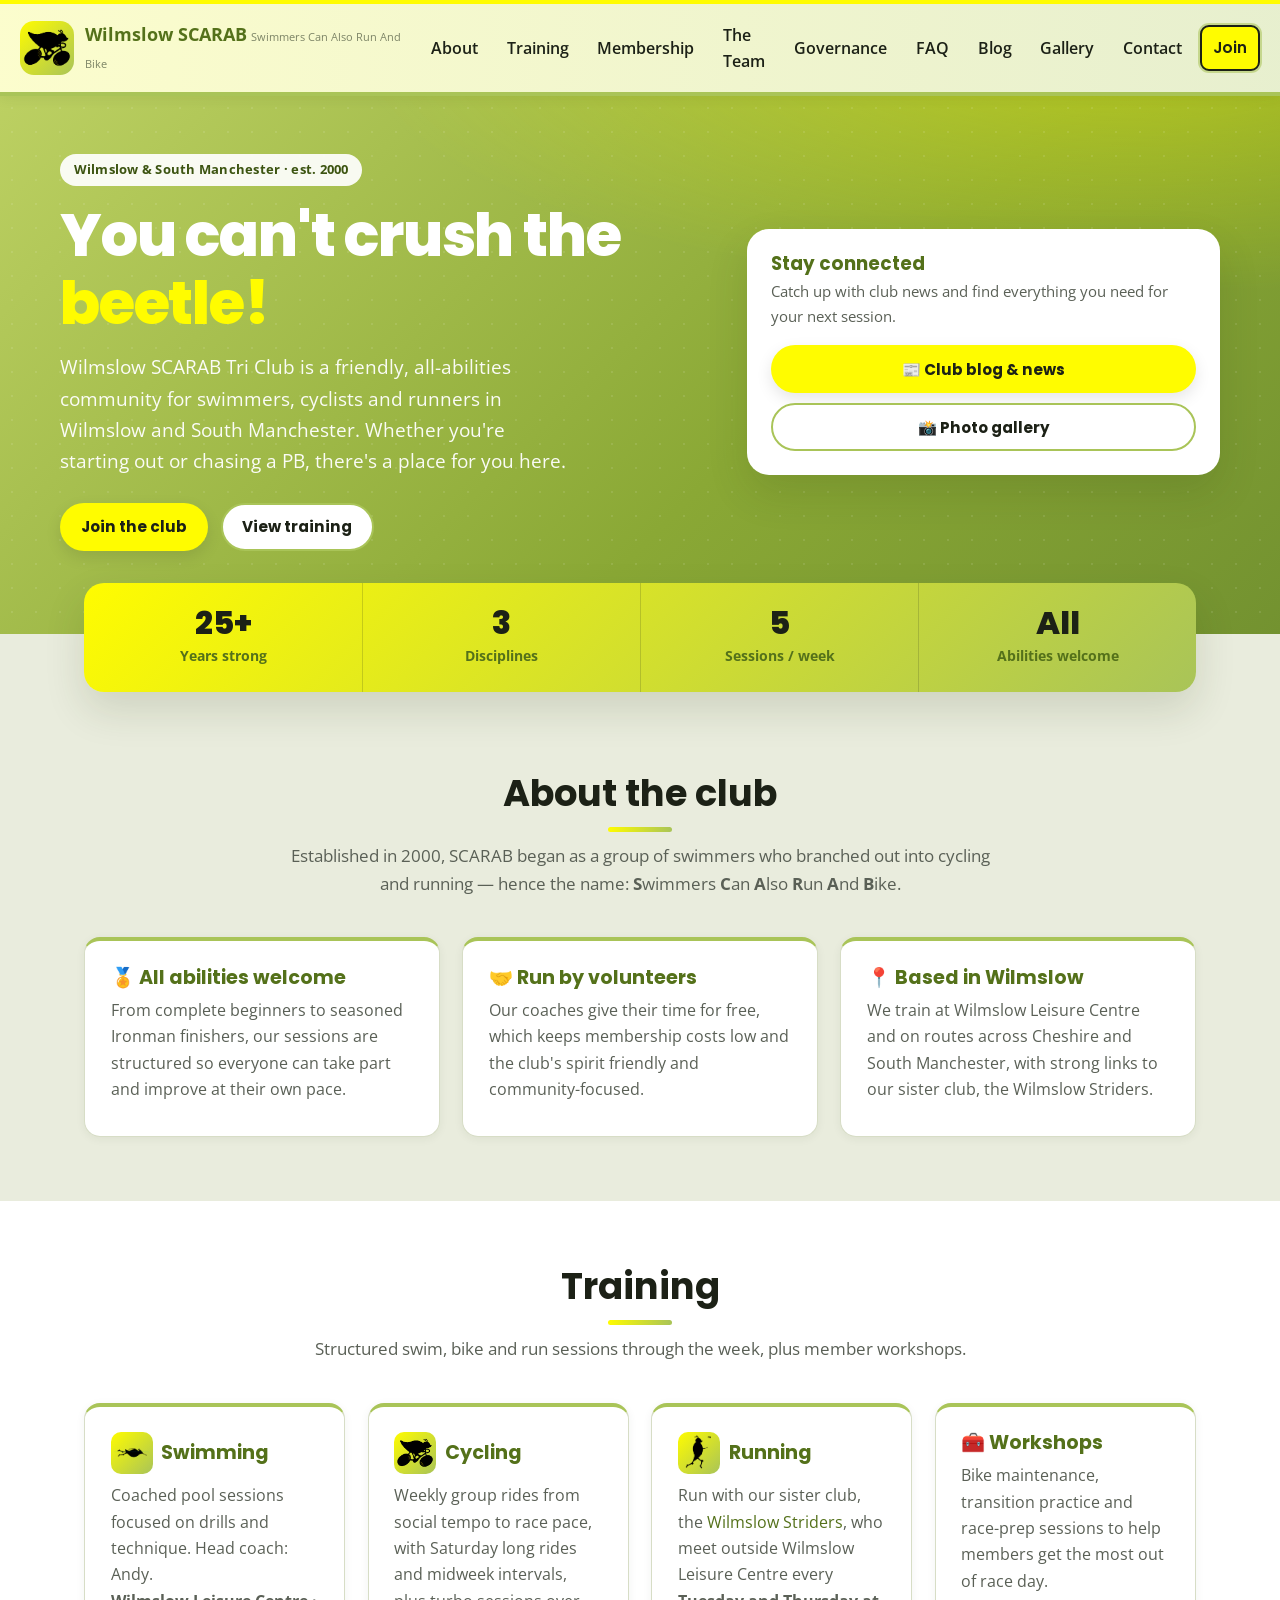
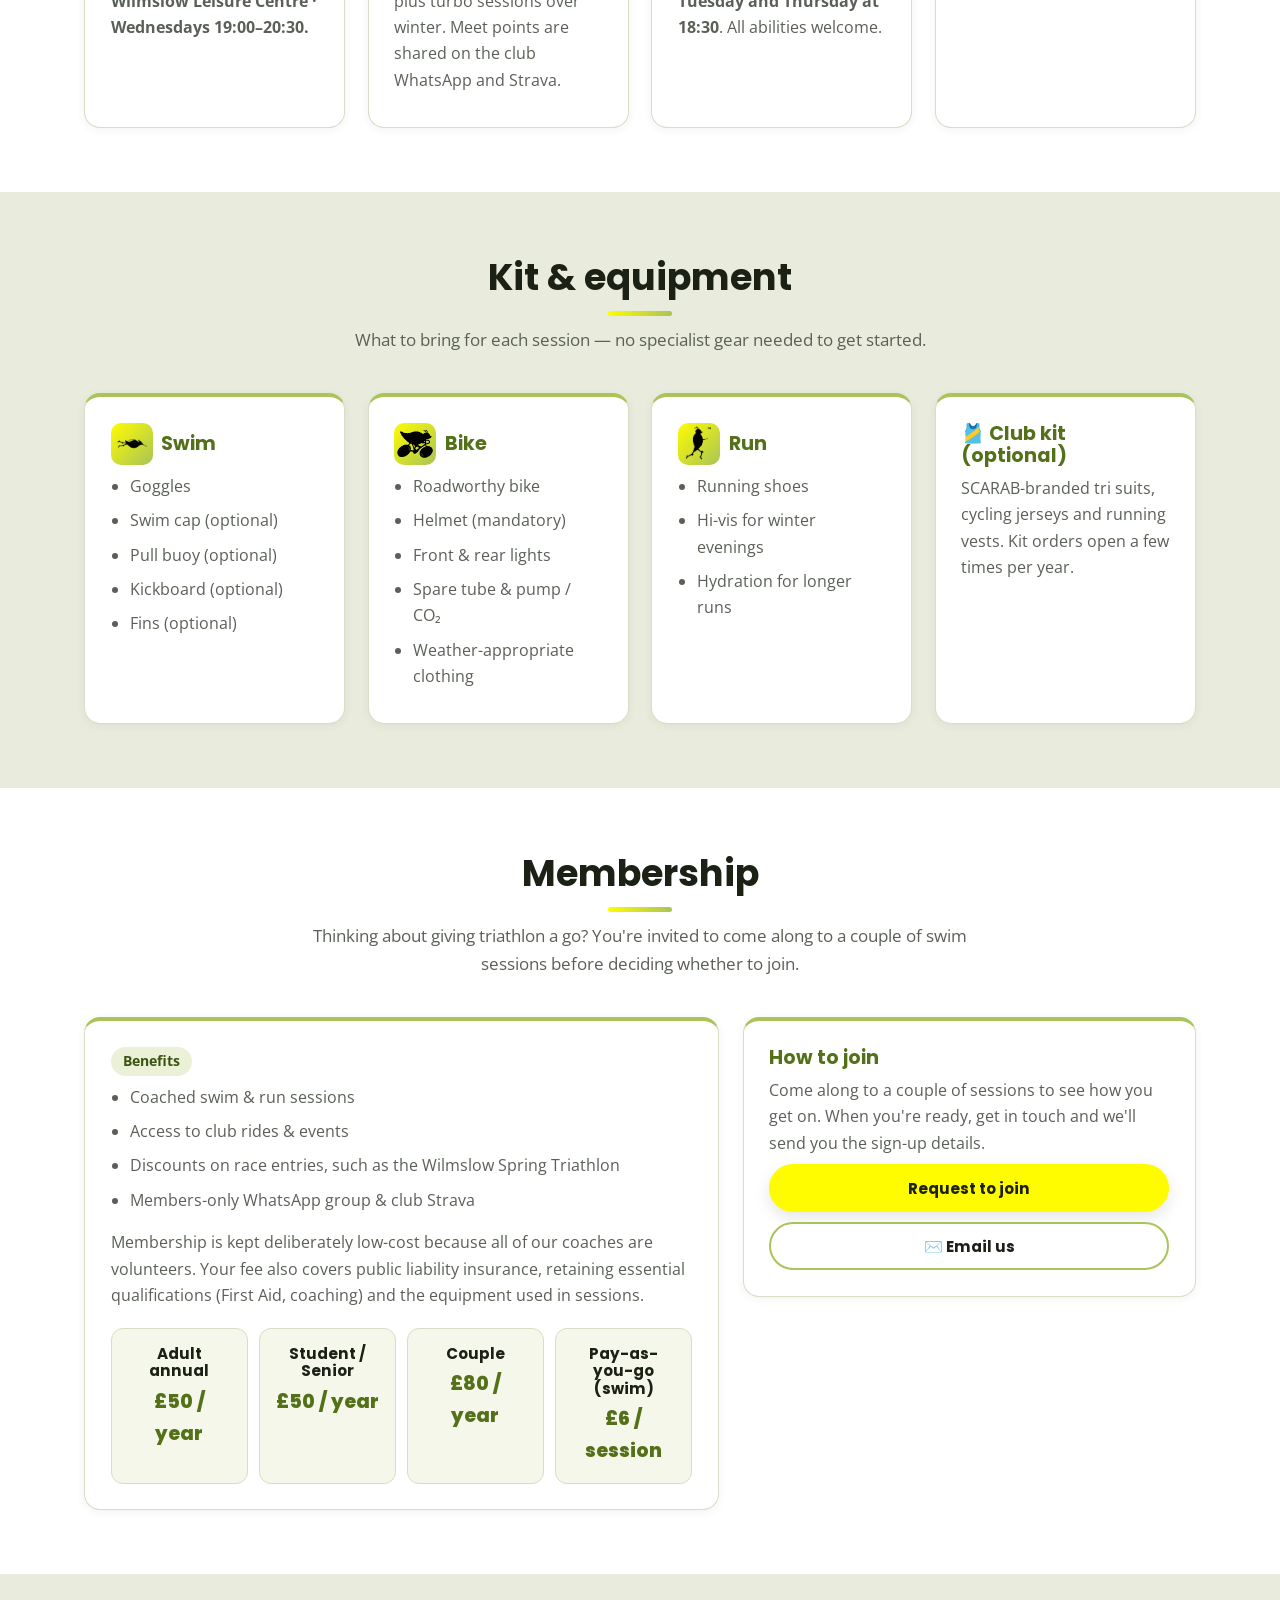
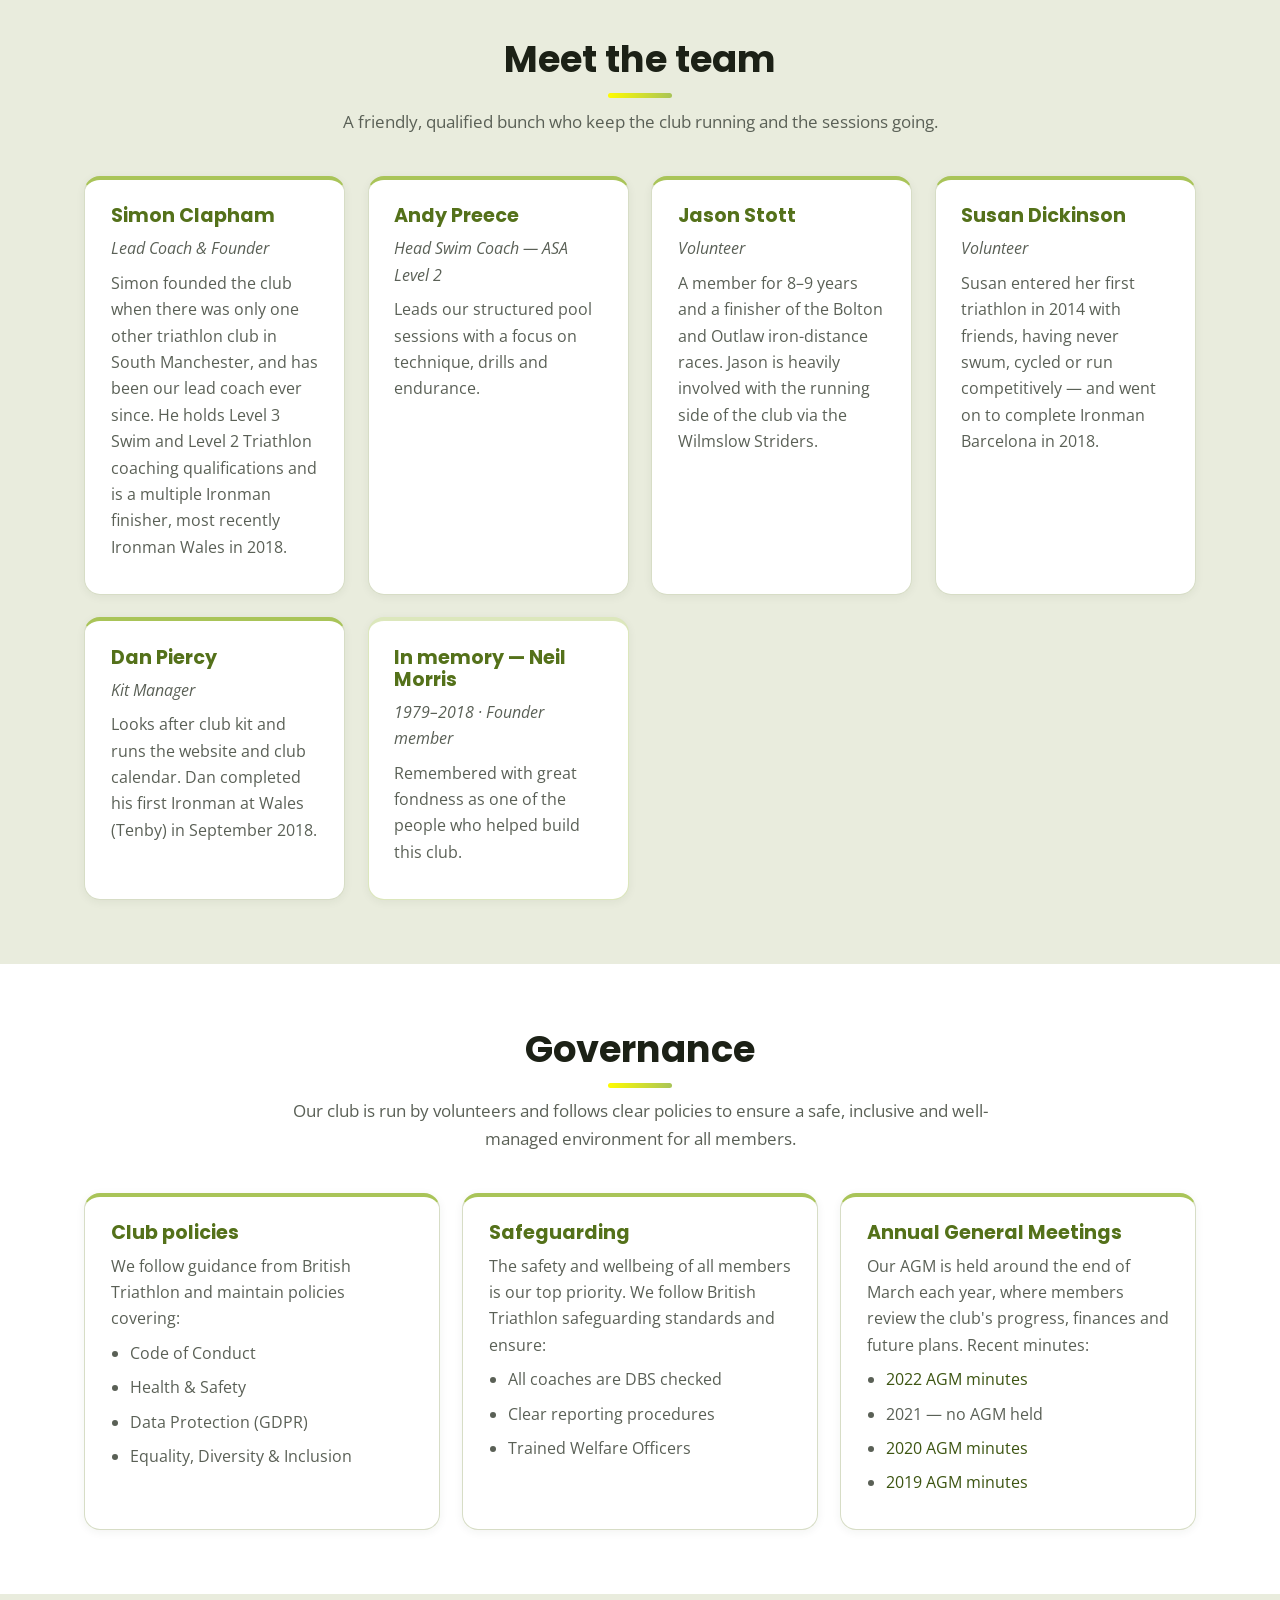
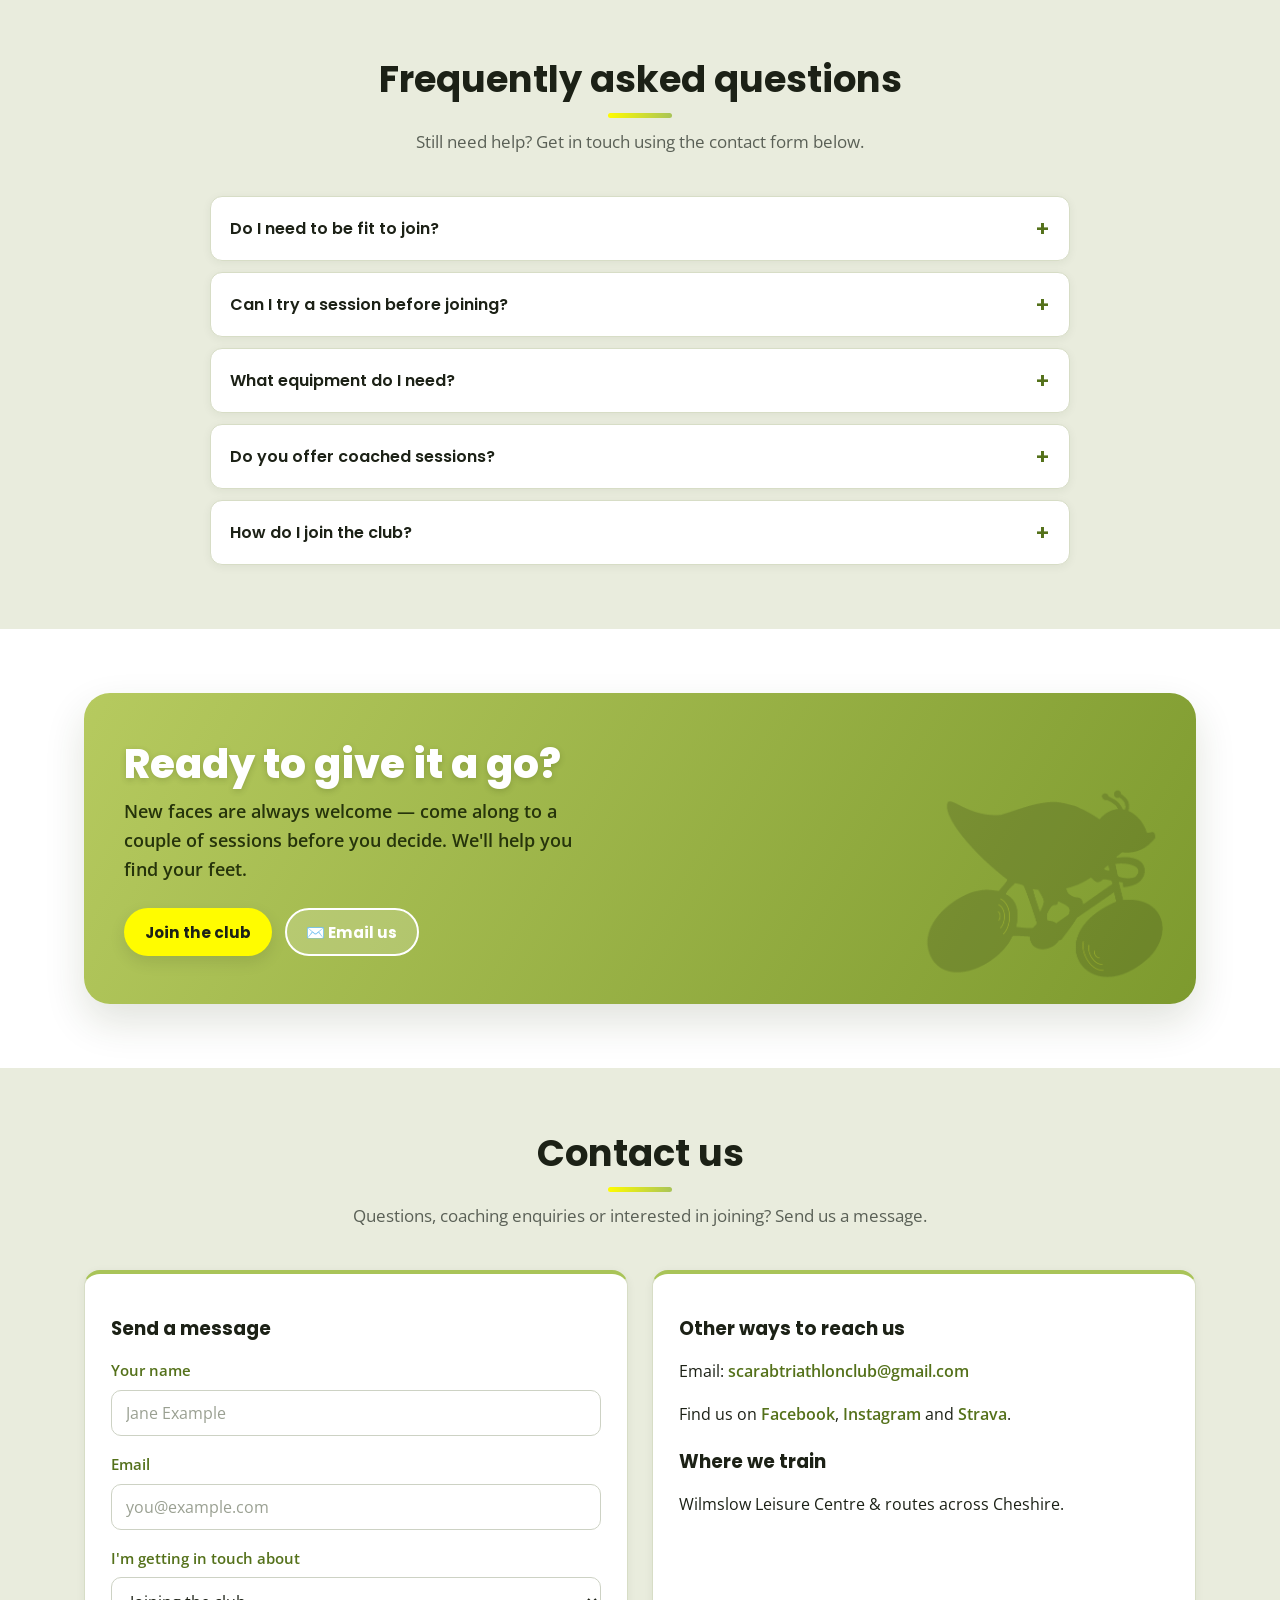
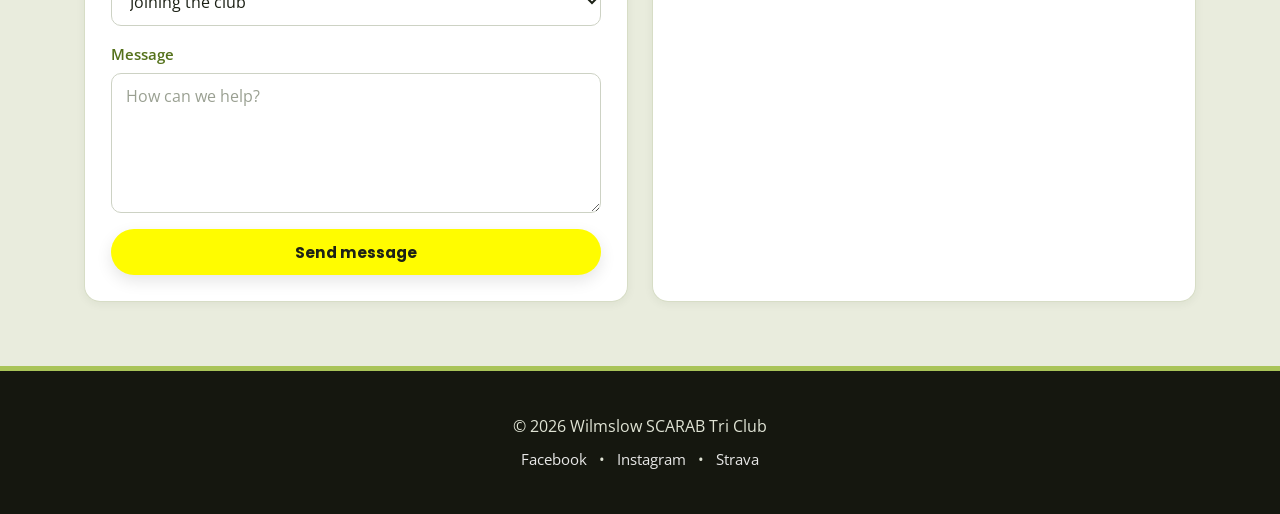
==== commit 345dd22f: "Add files via upload Changes to AGM PDF folders, wording, menus, blog refresh, link preview image" ====
--- a/index.html
+++ b/index.html
@@ -10,6 +10,8 @@
   <meta property="og:title" content="Wilmslow SCARAB Tri Club" />
   <meta property="og:description" content="A friendly, all-abilities triathlon club in Wilmslow / South Manchester. You can't crush the beetle!" />
   <meta property="og:type" content="website" />
+  <meta property="og:image" content="assets/img/og-image.png" />
+  <meta property="og:image:alt" content="Wilmslow SCARAB Tri Club beetle logo" />
 
   <link rel="icon" href="assets/img/beetle-cycling-c.png" type="image/png" />
   <link href="https://fonts.googleapis.com/css2?family=Poppins:wght@500;700&family=Open+Sans:wght@300;400;600;700&display=swap" rel="stylesheet" />
@@ -128,7 +130,7 @@
           </article>
           <article class="card">
             <h3><span class="card-icon beetle-badge icon-run" aria-hidden="true"></span>Running</h3>
-            <p>Run with our sister club, the <a href="https://www.wilmslowstriders.org.uk/" style="color:var(--green-deep)">Wilmslow Striders</a>,
+            <p>Run with our sister club, the <a href="https://www.wilmslowstriders.co.uk/" style="color:var(--green-deep)">Wilmslow Striders</a>,
               who meet outside Wilmslow Leisure Centre every <strong>Tuesday and Thursday at 18:30</strong>. All abilities welcome.</p>
           </article>
           <article class="card">
@@ -188,8 +190,8 @@
       <div class="container">
         <h2 class="section__title">Membership</h2>
         <p class="section__sub">
-          New faces are always welcome — you're invited to come along to a couple of swim
-          sessions before deciding whether to join.
+          Thinking about giving triathlon a go? You're invited to come along to a couple of
+          swim sessions before deciding whether to join.
         </p>
 
         <div class="membership-grid">
@@ -217,8 +219,8 @@
 
           <aside class="card">
             <h3>How to join</h3>
-            <p>New faces are always welcome — come along to a couple of sessions before you
-              decide. When you're ready, get in touch and we'll send you the sign-up details.</p>
+            <p>Come along to a couple of sessions to see how you get on. When you're ready,
+              get in touch and we'll send you the sign-up details.</p>
             <a class="btn btn--block" href="#contact" style="margin-bottom:0.6rem;">Request to join</a>
             <a class="btn btn--block btn--ghost" href="mailto:scarabtriathlonclub@gmail.com?subject=Joining%20Scarab%20Tri%20Club">
               ✉️ Email us
@@ -309,10 +311,10 @@
             <p>Our AGM is held around the end of March each year, where members review the
               club's progress, finances and future plans. Recent minutes:</p>
             <ul>
-              <li><a style="color:var(--green-ink)" href="https://www.scarabtri.com/_files/ugd/0eb4de_89adad4e7c684f469cfc5634e3bc4c64.pdf">2022 AGM minutes</a></li>
+              <li><a style="color:var(--green-ink)" href="assets/docs/agm-2022.pdf">2022 AGM minutes</a></li>
               <li>2021 — no AGM held</li>
-              <li><a style="color:var(--green-ink)" href="https://www.scarabtri.com/_files/ugd/0eb4de_2016d424cebd4a7a906bef846508b05c.pdf">2020 AGM minutes</a></li>
-              <li><a style="color:var(--green-ink)" href="https://www.scarabtri.com/_files/ugd/0eb4de_50f4f12c37944044a9d1f2558d44d000.pdf">2019 AGM minutes</a></li>
+              <li><a style="color:var(--green-ink)" href="assets/docs/agm-2020.pdf">2020 AGM minutes</a></li>
+              <li><a style="color:var(--green-ink)" href="assets/docs/agm-2019.pdf">2019 AGM minutes</a></li>
             </ul>
           </article>
         </div>
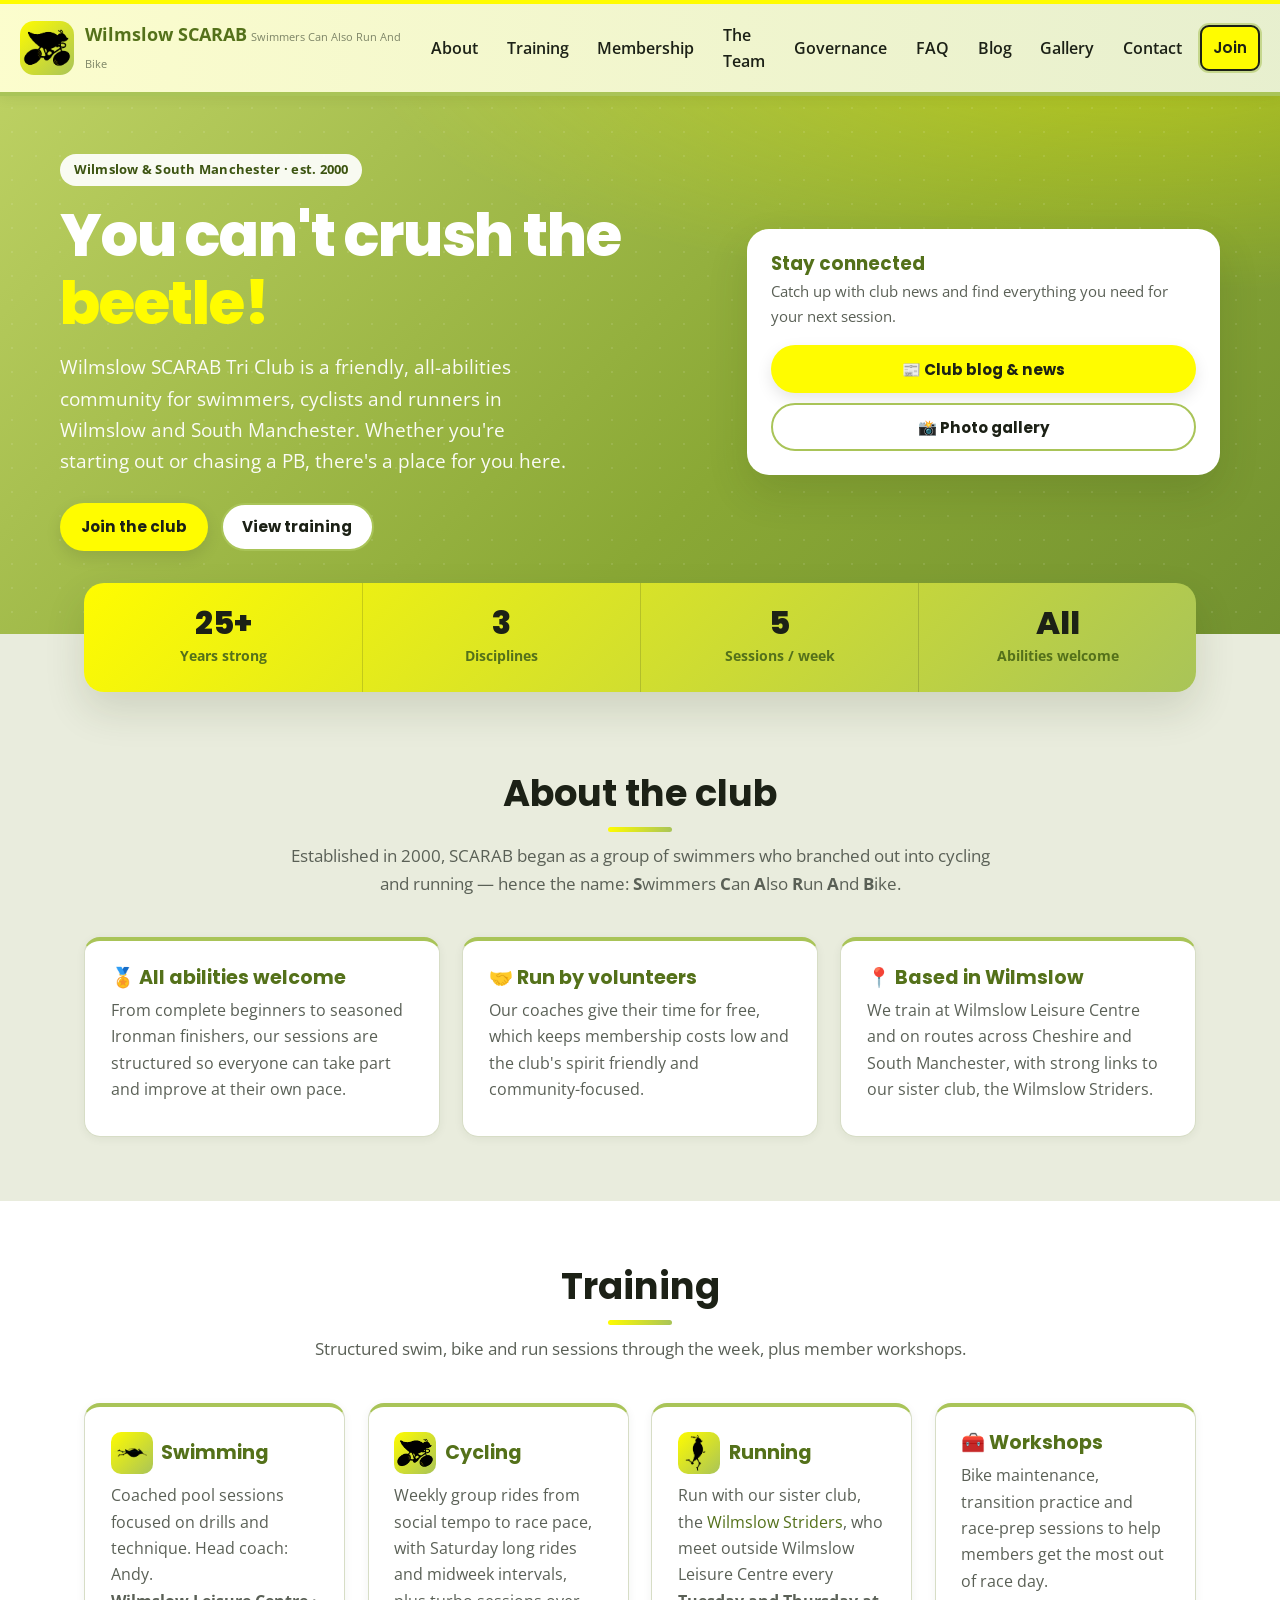
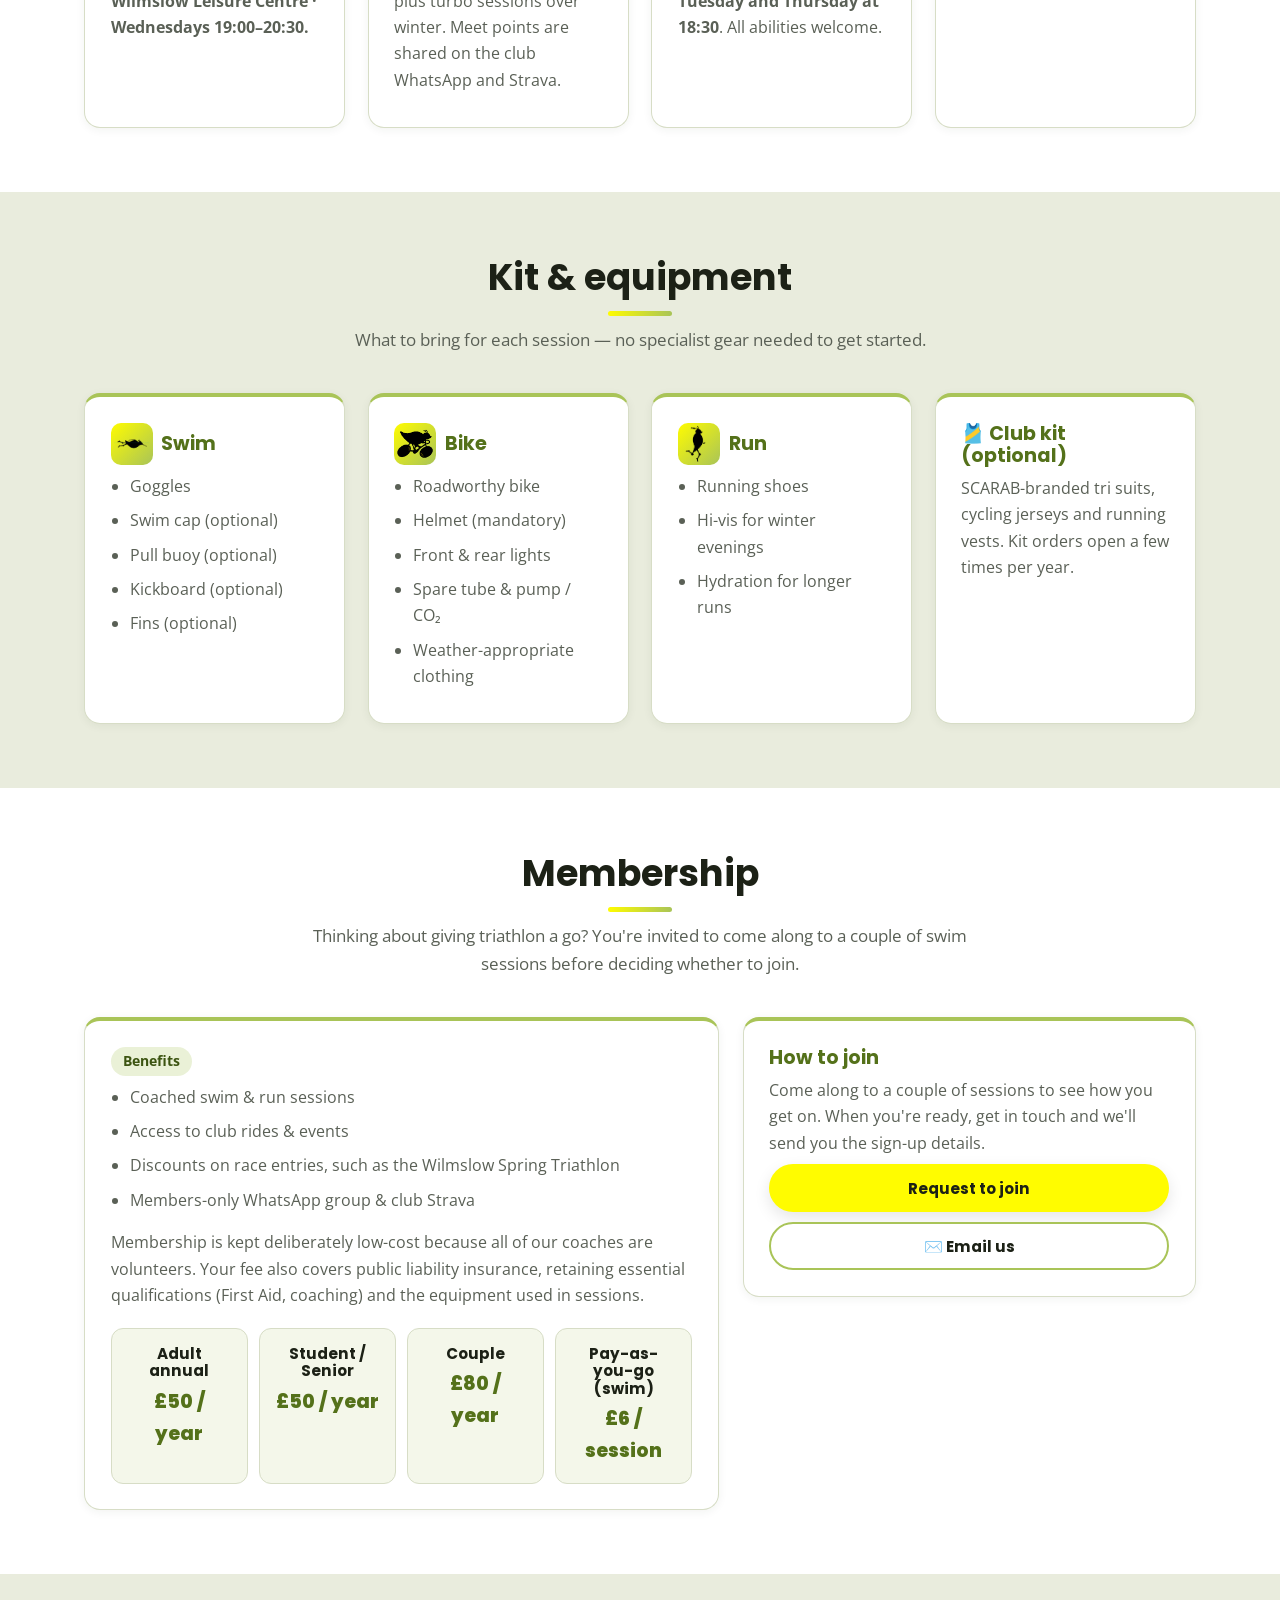
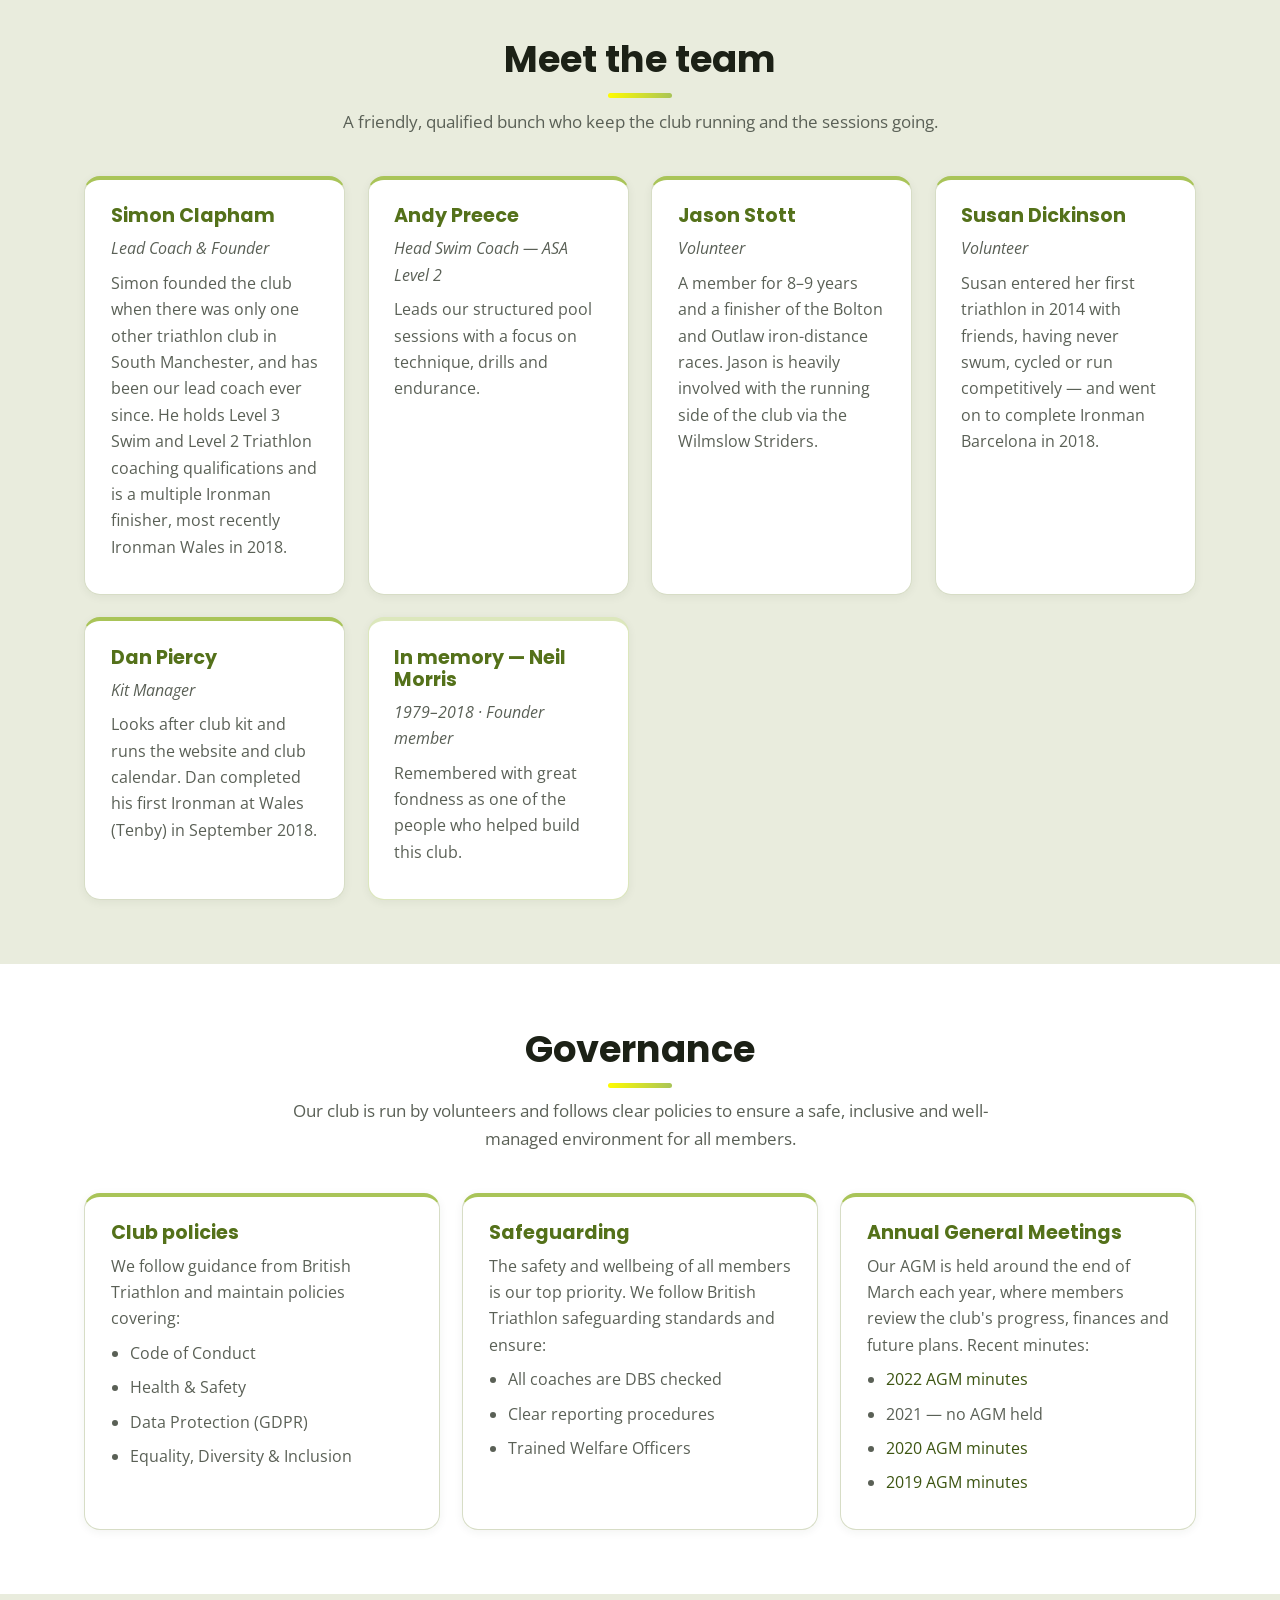
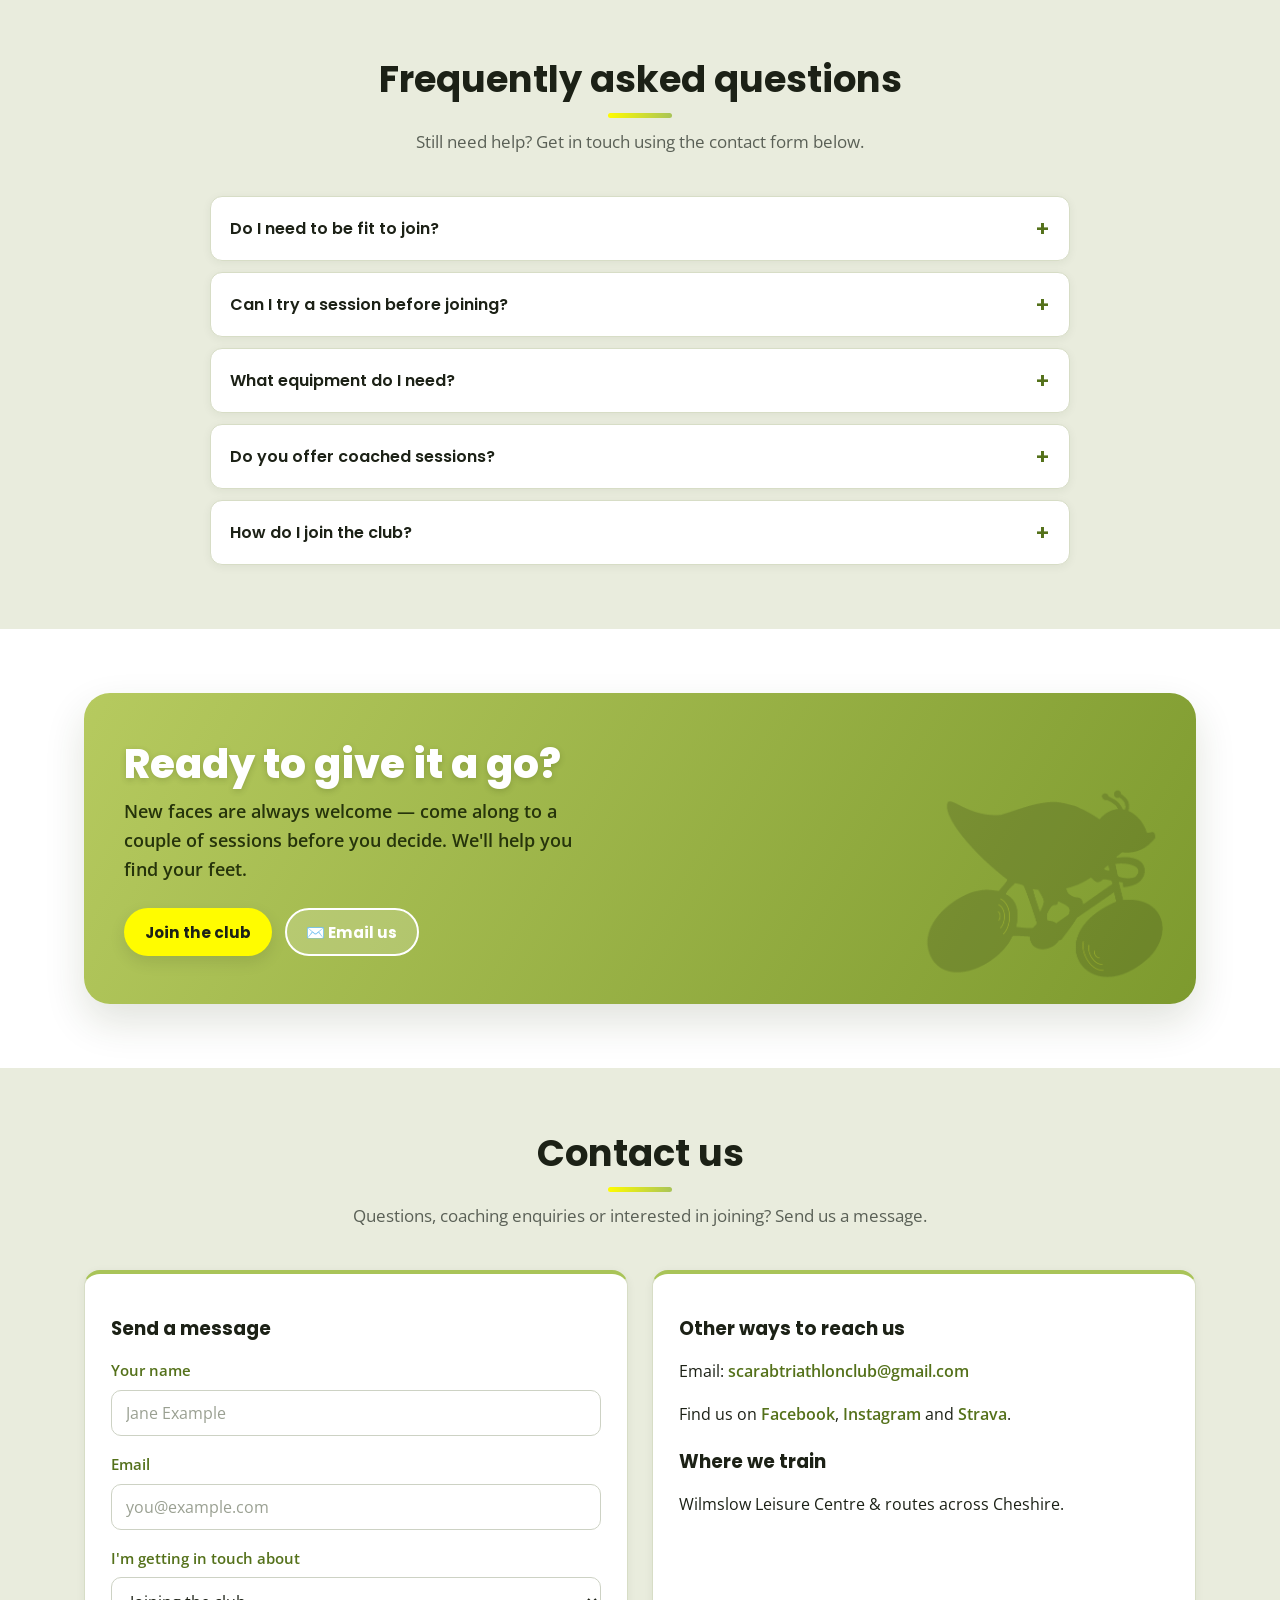
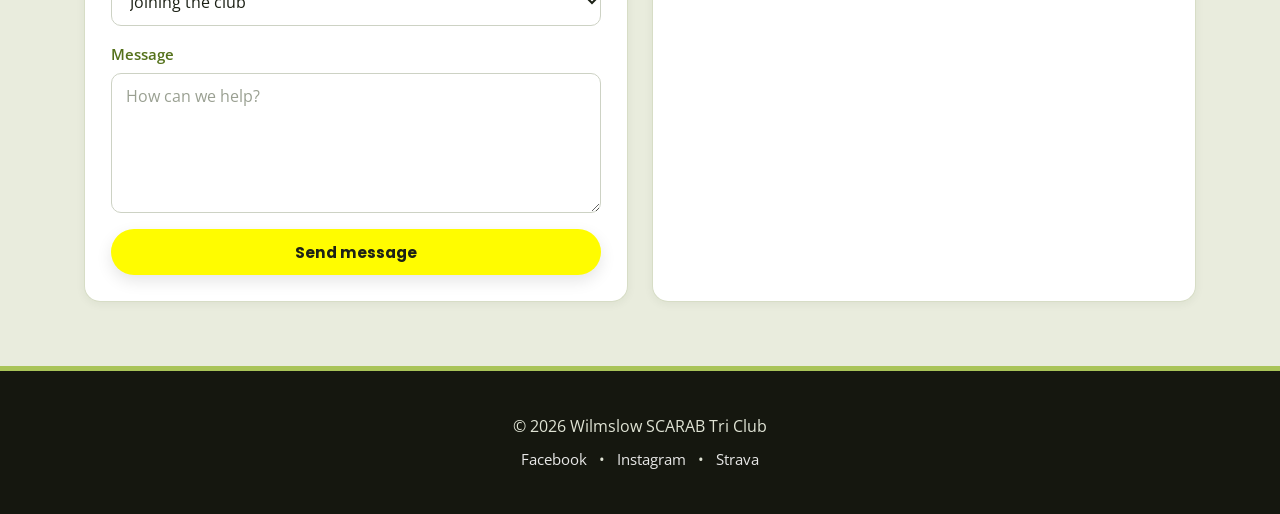
==== commit 1e673216: "Add files via upload adding beetle preview" ====
--- a/index.html
+++ b/index.html
@@ -10,8 +10,13 @@
   <meta property="og:title" content="Wilmslow SCARAB Tri Club" />
   <meta property="og:description" content="A friendly, all-abilities triathlon club in Wilmslow / South Manchester. You can't crush the beetle!" />
   <meta property="og:type" content="website" />
-  <meta property="og:image" content="assets/img/og-image.png" />
+  <meta property="og:url" content="https://scarab-light.netlify.app/" />
+  <meta property="og:image" content="https://scarab-light.netlify.app/assets/img/og-image.png" />
+  <meta property="og:image:width" content="1200" />
+  <meta property="og:image:height" content="630" />
   <meta property="og:image:alt" content="Wilmslow SCARAB Tri Club beetle logo" />
+  <meta name="twitter:card" content="summary_large_image" />
+  <meta name="twitter:image" content="https://scarab-light.netlify.app/assets/img/og-image.png" />
 
   <link rel="icon" href="assets/img/beetle-cycling-c.png" type="image/png" />
   <link href="https://fonts.googleapis.com/css2?family=Poppins:wght@500;700&family=Open+Sans:wght@300;400;600;700&display=swap" rel="stylesheet" />
